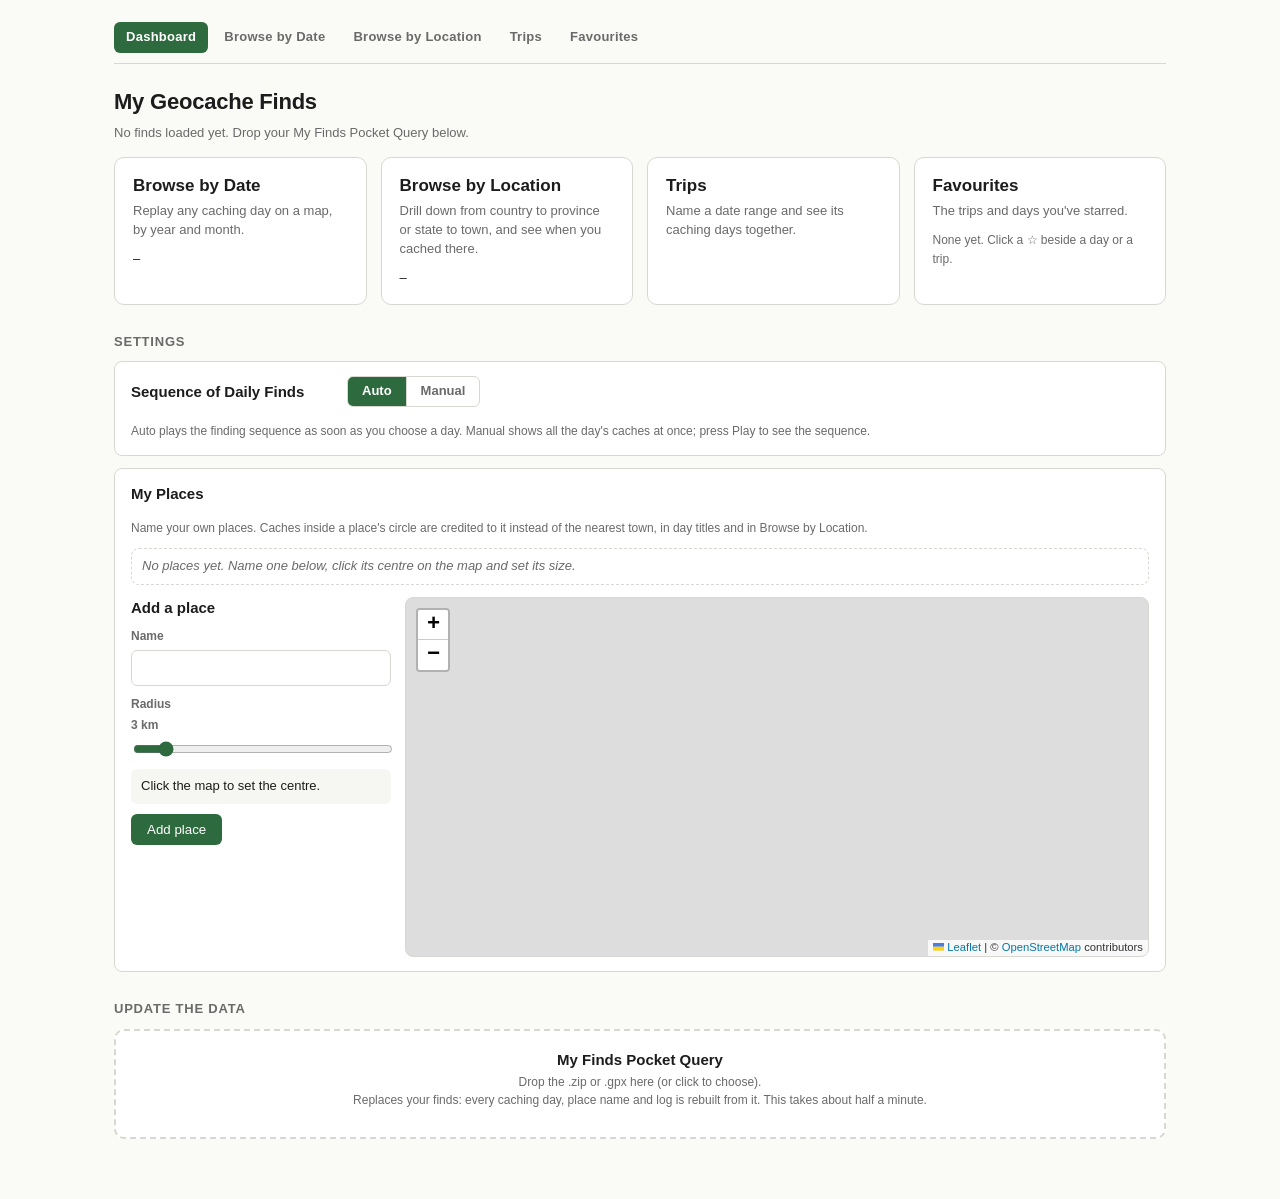
==== index.html @ f8e153c1 "Show the Browse card figures on three lines each Co-Authored-By: Claude Opus 5.5 <noreply@anthropic." ====
<!doctype html>
<html lang="en">
<head>
<meta charset="utf-8">
<title>My Geocache Finds</title>
<meta name="viewport" content="width=device-width, initial-scale=1">
<link rel="stylesheet" href="lib/leaflet.css">
<link rel="stylesheet" href="site.css">
</head>
<body>
<nav class="site-nav">
  <a href="index.html" class="here">Dashboard</a>
  <a href="day-replay.html">Browse by Date</a>
  <a href="location.html">Browse by Location</a>
  <a href="trips.html">Trips</a>
  <a href="favorites.html">Favourites</a>
</nav>

<h1>My Geocache Finds</h1>
<p class="subtitle" id="summary">–</p>
<div id="file-notice" class="notice" hidden>
  You opened this page as a file, so favourites, settings and loading a new My Finds file won't work.
  In Terminal, in the <code>My_Geocache_Finds</code> folder, run <code>python3 serve.py</code>,
  then open <a href="http://localhost:8002/">http://localhost:8002/</a>.
</div>

<div class="sections">
  <a class="section-card" href="day-replay.html">
    <h3>Browse by Date</h3>
    <p>Replay any caching day on a map, by year and month.</p>
    <div class="figures" id="date-figures">–</div>
  </a>
  <a class="section-card" href="location.html">
    <h3>Browse by Location</h3>
    <p>Drill down from country to province or state to town, and see when you cached there.</p>
    <div class="figures" id="place-figures">–</div>
  </a>
  <a class="section-card" href="trips.html">
    <h3>Trips</h3>
    <p>Name a date range and see its caching days together.</p>
    <div class="figures" id="trip-figures">–</div>
  </a>
  <a class="section-card" href="favorites.html">
    <h3>Favourites</h3>
    <p>The trips and days you've starred.</p>
    <div class="figures" id="fav-figures">–</div>
  </a>
</div>

<h2>Settings</h2>
<div class="panel">
  <div class="setting">
    <span class="sname">Sequence of Daily Finds</span>
    <div class="choice" role="radiogroup" aria-label="Sequence of Daily Finds">
      <label><input type="radio" name="dailyFindsSequence" value="auto">Auto</label>
      <label><input type="radio" name="dailyFindsSequence" value="manual">Manual</label>
    </div>
    <span class="saved" id="settings-saved"></span>
    <span class="sdesc">Auto plays the finding sequence as soon as you choose a day. Manual shows all the day's caches at once; press Play to see the sequence.</span>
  </div>
</div>

<div class="panel places-panel">
  <div class="setting">
    <span class="sname">My Places</span>
    <span class="sdesc">Name your own places. Caches inside a place's circle are credited to it
      instead of the nearest town, in day titles and in Browse by Location.</span>
  </div>
  <ul class="place-list" id="place-list"></ul>
  <div class="place-editor">
    <form class="place-form" id="place-form" autocomplete="off">
      <div class="pf-title" id="pf-title">Add a place</div>
      <label>Name
        <input type="text" id="p-name" maxlength="80" required>
      </label>
      <label>Radius <span id="p-radius-val"></span>
        <input type="range" id="p-radius" min="0.5" max="25" step="0.5" value="3">
      </label>
      <div class="pf-info" id="p-info">Click the map to set the centre.</div>
      <div class="pf-actions">
        <button class="btn" type="submit" id="p-save">Add place</button>
        <button class="btn secondary" type="button" id="p-cancel" hidden>Cancel</button>
      </div>
      <div class="pf-status" id="p-status"></div>
    </form>
    <div id="place-map"></div>
  </div>
</div>

<h2>Update the data</h2>
<div class="dropzone" id="finds-drop">
  <div class="dz-title">My Finds Pocket Query</div>
  <div class="dz-sub">Drop the .zip or .gpx here (or click to choose).<br>
    Replaces your finds: every caching day, place name and log is rebuilt from it. This takes about half a minute.</div>
</div>

<script src="lib/leaflet.js"></script>
<script src="data/days.js"></script>
<script src="common.js"></script>
<script>
(function () {
  "use strict";
  const served = location.protocol.startsWith("http");
  if (!served) document.getElementById("file-notice").hidden = false;

  const MONTHS = ["Jan", "Feb", "Mar", "Apr", "May", "Jun", "Jul", "Aug", "Sep", "Oct", "Nov", "Dec"];
  const WEEKDAYS = ["Sun", "Mon", "Tue", "Wed", "Thu", "Fri", "Sat"];
  const esc = s => String(s ?? "").replace(/[&<>"']/g, c => ({ "&": "&amp;", "<": "&lt;", ">": "&gt;", '"': "&quot;", "'": "&#39;" }[c]));
  const num = n => n.toLocaleString("en-CA");
  function prettyDate(iso) {
    const [y, m, d] = iso.split("-").map(Number);
    return WEEKDAYS[new Date(Date.UTC(y, m - 1, d)).getUTCDay()] + " " + d + " " + MONTHS[m - 1] + " " + y;
  }
  const monthYear = iso => MONTHS[Number(iso.slice(5, 7)) - 1] + " " + iso.slice(0, 4);
  const FIND_LOGS = new Set(["Found it", "Attended", "Webcam Photo Taken"]);

  let favoriteDays = [];
  let favoriteTrips = [];
  let trips = null;

  function render() {
    const DAYS = window.GEOCACHE_DAYS || [];
    const SRC = window.GEOCACHE_SOURCE || {};
    if (!DAYS.length) {
      document.getElementById("summary").textContent = "No finds loaded yet. Drop your My Finds Pocket Query below.";
      return;
    }
    const stops = DAYS.flatMap(d => d.stops);
    const finds = stops.filter(s => FIND_LOGS.has(s.log)).length;
    const dnfs = stops.filter(s => s.log === "Didn't find it").length;
    const years = new Set(DAYS.map(d => d.date.slice(0, 4))).size;
    const newest = DAYS[0].date, oldest = DAYS[DAYS.length - 1].date;

    document.getElementById("summary").textContent =
      num(stops.length) + " logs on " + num(DAYS.length) + " caching days, " +
      monthYear(oldest) + " – " + monthYear(newest) +
      (SRC.file ? " · from " + SRC.file + (SRC.generated ? " (Pocket Query of " + prettyDate(SRC.generated).slice(4) + ")" : "") : "");

    document.getElementById("date-figures").innerHTML =
      "<strong>" + num(DAYS.length) + "</strong> caching days<br>" +
      "<strong>" + years + "</strong> years<br>" +
      "<strong>" + num(finds) + "</strong> finds · " + num(dnfs) + " DNFs";

    const countries = new Set(stops.map(s => s.country).filter(Boolean));
    const regions = new Set(stops.filter(s => s.state && s.state !== "None").map(s => s.state + "|" + s.country));
    document.getElementById("place-figures").innerHTML =
      "<strong>" + countries.size + "</strong> countries<br>" +
      "<strong>" + regions.size + "</strong> provinces &amp; states<br>" +
      "<strong>" + num(new Set(stops.filter(s => s.town).map(s => s.state + "|" + s.town)).size) + "</strong> towns";

    renderFavorites();
    renderTrips();
  }

  function renderTrips() {
    const el = document.getElementById("trip-figures");
    if (!served || trips === null) { el.innerHTML = "&nbsp;"; return; }
    if (!trips.length) { el.innerHTML = '<span class="muted">No trips yet. Add one on the Trips page.</span>'; return; }
    const DAYS = window.GEOCACHE_DAYS || [];
    const tripDays = new Set(trips.flatMap(t => DAYS.filter(d => d.date >= t.start && d.date <= t.end).map(d => d.date)));
    el.innerHTML = "<strong>" + trips.length + "</strong> trip" + (trips.length === 1 ? "" : "s") +
      " · <strong>" + num(tripDays.size) + "</strong> caching days";
  }

  async function loadTrips() {
    try {
      const resp = await fetch("api/trips", { cache: "no-store" });
      if (resp.ok) trips = (await resp.json()).trips || [];
    } catch (err) { /* not served */ }
    renderTrips();
    renderFavorites();
  }

  // Favourites card: how many favourite trips and days
  function renderFavorites() {
    const el = document.getElementById("fav-figures");
    if (!served) { el.innerHTML = "&nbsp;"; return; }
    const byDate = new Set((window.GEOCACHE_DAYS || []).map(d => d.date));
    const days = favoriteDays.filter(d => byDate.has(d)).length;
    const tripIds = new Set((trips || []).map(t => t.id));
    const tripCount = favoriteTrips.filter(id => tripIds.has(id)).length;
    if (!days && !tripCount) {
      el.innerHTML = '<span class="muted">None yet. Click a ☆ beside a day or a trip.</span>';
      return;
    }
    el.innerHTML = '<span style="color:var(--gold)">★</span> <strong>' + tripCount + "</strong> trip" + (tripCount === 1 ? "" : "s") +
      " · <strong>" + num(days) + "</strong> day" + (days === 1 ? "" : "s");
  }

  // ---------- favourites and settings from serve.py ----------
  async function loadFavorites() {
    try {
      const resp = await fetch("api/favorites", { cache: "no-store" });
      if (resp.ok) {
        const j = await resp.json();
        favoriteDays = j.days || [];
        favoriteTrips = j.trips || [];
      }
    } catch (err) { /* not served */ }
    renderFavorites();
  }

  const radios = [...document.querySelectorAll('input[name="dailyFindsSequence"]')];
  const savedEl = document.getElementById("settings-saved");
  async function loadSettings() {
    let mode = "auto";
    try {
      const resp = await fetch("api/settings", { cache: "no-store" });
      if (resp.ok) mode = (await resp.json()).dailyFindsSequence;
    } catch (err) {
      radios.forEach(r => r.disabled = true);
    }
    radios.forEach(r => r.checked = r.value === mode);
  }
  radios.forEach(r => r.addEventListener("change", async () => {
    savedEl.textContent = "";
    try {
      const resp = await fetch("api/settings", {
        method: "POST",
        headers: { "Content-Type": "application/json" },
        body: JSON.stringify({ dailyFindsSequence: r.value })
      });
      if (!resp.ok) throw new Error(resp.status);
      savedEl.textContent = "Saved";
      setTimeout(() => { savedEl.textContent = ""; }, 2000);
    } catch (err) {
      savedEl.textContent = "Couldn't save. Is serve.py running?";
      loadSettings();
    }
  }));

  // ---------- My Finds drop zone ----------
  const drop = document.getElementById("finds-drop");
  const input = document.createElement("input");
  input.type = "file";
  input.accept = ".gpx,.zip";
  drop.appendChild(input);
  const status = document.createElement("div");
  status.className = "dz-status";
  drop.appendChild(status);
  let busy = false;

  function reloadDays() {
    return new Promise(resolve => {
      const s = document.createElement("script");
      s.src = "data/days.js?t=" + Date.now();
      s.onload = s.onerror = () => { s.remove(); resolve(); };
      document.head.appendChild(s);
    });
  }

  async function send(file) {
    if (busy || !file) return;
    if (!served) {
      status.innerHTML = '<span class="err">Start serve.py and open http://localhost:8002/ to load a file.</span>';
      return;
    }
    busy = true;
    drop.classList.add("busy");
    status.textContent = file.name + ": loading and rebuilding… (about half a minute)";
    try {
      const resp = await fetch("api/upload/finds", {
        method: "POST",
        headers: { "X-Filename": encodeURIComponent(file.name) },
        body: file
      });
      const j = await resp.json();
      if (j.ok) {
        const diff = j.logs - (j.previousLogs || 0);
        status.innerHTML = '<span class="ok">✓ ' + esc(j.file) + ":</span> " + num(j.days) + " caching days, " +
          num(j.logs) + " logs" + (j.previousLogs ? " (" + (diff >= 0 ? "+" : "") + num(diff) + " since the last file)" : "") + ".";
        await reloadDays();
        render();
      } else {
        status.innerHTML = '<span class="err">✗ ' + esc(j.error || "Something went wrong.") + "</span>";
      }
    } catch (err) {
      status.innerHTML = '<span class="err">✗ Could not reach the server. Is serve.py running?</span>';
    }
    busy = false;
    drop.classList.remove("busy");
  }

  drop.addEventListener("click", () => { if (!busy) input.click(); });
  input.addEventListener("click", e => e.stopPropagation());
  input.addEventListener("change", () => { send(input.files[0]); input.value = ""; });
  drop.addEventListener("dragover", e => { e.preventDefault(); drop.classList.add("over"); });
  drop.addEventListener("dragleave", () => drop.classList.remove("over"));
  drop.addEventListener("drop", e => {
    e.preventDefault();
    drop.classList.remove("over");
    send(e.dataTransfer.files[0]);
  });
  // A file dropped just outside the box shouldn't open in the browser
  window.addEventListener("dragover", e => e.preventDefault());
  window.addEventListener("drop", e => e.preventDefault());

  // Lets the My Places code refresh the page after the data is rebuilt
  window.refreshDashboard = async () => { await reloadDays(); render(); };

  render();
  loadFavorites();
  loadSettings();
  loadTrips();
})();
</script>
<script>
// ---------- My Places (saved to places.json by serve.py) ----------
(function () {
  "use strict";
  const F = window.Finds;
  const served = location.protocol.startsWith("http");
  const listEl = document.getElementById("place-list");
  const form = document.getElementById("place-form");
  const nameEl = document.getElementById("p-name");
  const radiusEl = document.getElementById("p-radius");
  const radiusVal = document.getElementById("p-radius-val");
  const infoEl = document.getElementById("p-info");
  const saveEl = document.getElementById("p-save");
  const cancelEl = document.getElementById("p-cancel");
  const statusEl = document.getElementById("p-status");

  let places = [];
  let editingId = null;
  let centre = null;            // [lat, lon] being placed

  function allStops() {
    return (window.GEOCACHE_DAYS || []).flatMap(d => d.stops.map(s => ({ s, date: d.date })));
  }
  function km(lat1, lon1, lat2, lon2) {
    const x = (lon2 - lon1) * Math.PI / 180 * Math.cos((lat1 + lat2) / 2 * Math.PI / 180);
    const y = (lat2 - lat1) * Math.PI / 180;
    return 6371 * Math.hypot(x, y);
  }
  function inside(lat, lon, r) {
    const hits = allStops().filter(x => km(x.s.lat, x.s.lon, lat, lon) <= r);
    return { caches: hits.length, days: new Set(hits.map(x => x.date)).size };
  }

  // ---- map: your caches as small dots, places as circles ----
  const map = L.map("place-map", { preferCanvas: true }).setView([53.45, -113.4], 9);
  L.tileLayer("https://tile.openstreetmap.org/{z}/{x}/{y}.png", {
    maxZoom: 19, attribution: '&copy; <a href="https://www.openstreetmap.org/copyright">OpenStreetMap</a> contributors'
  }).addTo(map);
  const dots = L.layerGroup().addTo(map);
  const placeLayer = L.layerGroup().addTo(map);
  const editLayer = L.layerGroup().addTo(map);

  function drawDots() {
    dots.clearLayers();
    for (const x of allStops()) {
      L.circleMarker([x.s.lat, x.s.lon], { radius: 2, weight: 0, fillColor: "#2d6a3e", fillOpacity: 0.55, interactive: false }).addTo(dots);
    }
  }

  function drawPlaces() {
    placeLayer.clearLayers();
    for (const p of places) {
      if (p.id === editingId) continue;
      L.circle([p.lat, p.lon], { radius: p.radiusKm * 1000, color: "#2c6fbb", weight: 2, fillOpacity: 0.08 })
        .bindTooltip(p.name, { permanent: true, direction: "center", className: "place-label" })
        .addTo(placeLayer);
    }
  }

  function drawEdit() {
    editLayer.clearLayers();
    const r = Number(radiusEl.value);
    radiusVal.textContent = r + " km";
    if (!centre) {
      infoEl.textContent = "Click the map to set the centre.";
      return;
    }
    L.circle(centre, { radius: r * 1000, color: "#e3a008", weight: 3, fillOpacity: 0.15 }).addTo(editLayer);
    L.circleMarker(centre, { radius: 5, color: "#e3a008", fillColor: "#fff", fillOpacity: 1, weight: 3 }).addTo(editLayer);
    const n = inside(centre[0], centre[1], r);
    infoEl.textContent = F.plural(n.caches, "cache") + " on " + F.plural(n.days, "caching day") + " inside this circle.";
  }

  map.on("click", e => { centre = [e.latlng.lat, e.latlng.lng]; drawEdit(); });
  radiusEl.addEventListener("input", drawEdit);

  // ---- list ----
  function renderList() {
    if (!places.length) {
      listEl.innerHTML = '<li class="none">No places yet. Name one below, click its centre on the map and set its size.</li>';
      return;
    }
    listEl.innerHTML = places.map(p => {
      const n = inside(p.lat, p.lon, p.radiusKm);
      return '<li' + (p.id === editingId ? ' class="editing"' : "") + '><span class="pname">' + F.esc(p.name) + "</span>" +
        '<span class="pmeta">' + p.radiusKm + " km circle · " + F.plural(n.caches, "cache") + " · " + F.plural(n.days, "day") + "</span>" +
        '<span class="pbtns"><button class="btn secondary small" type="button" data-show="' + p.id + '">Show</button>' +
        '<button class="btn secondary small" type="button" data-edit="' + p.id + '">Edit</button>' +
        '<button class="btn danger small" type="button" data-delete="' + p.id + '">Delete</button></span></li>';
    }).join("");
  }

  listEl.addEventListener("click", e => {
    const show = e.target.closest("[data-show]"), edit = e.target.closest("[data-edit]"), del = e.target.closest("[data-delete]");
    if (show) { const p = places.find(x => x.id === show.dataset.show); map.fitBounds(L.latLng(p.lat, p.lon).toBounds(p.radiusKm * 2600)); }
    if (edit) startEdit(edit.dataset.edit);
    if (del) deletePlace(del.dataset.delete);
  });

  function resetForm() {
    editingId = null;
    centre = null;
    form.reset();
    radiusEl.value = 3;
    document.getElementById("pf-title").textContent = "Add a place";
    saveEl.textContent = "Add place";
    cancelEl.hidden = true;
    drawPlaces();
    drawEdit();
    renderList();
  }
  cancelEl.addEventListener("click", () => { statusEl.textContent = ""; resetForm(); });

  function startEdit(id) {
    const p = places.find(x => x.id === id);
    if (!p) return;
    editingId = id;
    nameEl.value = p.name;
    radiusEl.value = p.radiusKm;
    centre = [p.lat, p.lon];
    document.getElementById("pf-title").textContent = "Edit " + p.name;
    saveEl.textContent = "Save changes";
    cancelEl.hidden = false;
    statusEl.textContent = "";
    map.fitBounds(L.latLng(p.lat, p.lon).toBounds(p.radiusKm * 2600));
    drawPlaces();
    drawEdit();
    renderList();
    nameEl.focus();
  }

  async function save(list, doneText) {
    form.classList.add("busy");
    saveEl.disabled = true;
    statusEl.innerHTML = "Saving and updating place names… (about 10 seconds)";
    try {
      const resp = await fetch("api/places", {
        method: "POST",
        headers: { "Content-Type": "application/json" },
        body: JSON.stringify({ places: list })
      });
      const j = await resp.json();
      if (!j.ok) throw new Error(j.error || "Couldn't save.");
      places = j.places;
      await window.refreshDashboard();
      drawDots();
      resetForm();
      statusEl.innerHTML = '<span class="ok">✓ ' + F.esc(doneText) + " Day titles and Browse by Location are updated.</span>";
    } catch (err) {
      statusEl.innerHTML = '<span class="err">✗ ' + F.esc(err.message === "Failed to fetch" ? "Could not reach the server. Is serve.py running?" : err.message) + "</span>";
    }
    form.classList.remove("busy");
    saveEl.disabled = false;
  }

  form.addEventListener("submit", e => {
    e.preventDefault();
    const name = nameEl.value.trim();
    if (!name) { statusEl.innerHTML = '<span class="err">Please give the place a name.</span>'; return; }
    if (!centre) { statusEl.innerHTML = '<span class="err">Click the map to set the place\'s centre.</span>'; return; }
    const place = { id: editingId || "place-" + Date.now().toString(36), name,
      lat: centre[0], lon: centre[1], radiusKm: Number(radiusEl.value) };
    const list = editingId ? places.map(p => p.id === editingId ? place : p) : [...places, place];
    save(list, (editingId ? "Saved " : "Added ") + name + ".");
  });

  function deletePlace(id) {
    const p = places.find(x => x.id === id);
    if (!p || !confirm('Delete the place "' + p.name + '"? Its caches go back to their nearest towns.')) return;
    save(places.filter(x => x.id !== id), "Deleted " + p.name + ".");
  }

  async function load() {
    drawDots();
    drawEdit();
    if (!served) {
      listEl.innerHTML = '<li class="none">My Places can be set when the page is opened through serve.py.</li>';
      saveEl.disabled = true;
      return;
    }
    try {
      const resp = await fetch("api/places", { cache: "no-store" });
      if (resp.ok) places = (await resp.json()).places || [];
    } catch (err) { /* not served */ }
    drawPlaces();
    renderList();
  }
  load();
})();
</script>
</body>
</html>
---- lib/leaflet.css ----
/* required styles */

.leaflet-pane,
.leaflet-tile,
.leaflet-marker-icon,
.leaflet-marker-shadow,
.leaflet-tile-container,
.leaflet-pane > svg,
.leaflet-pane > canvas,
.leaflet-zoom-box,
.leaflet-image-layer,
.leaflet-layer {
	position: absolute;
	left: 0;
	top: 0;
	}
.leaflet-container {
	overflow: hidden;
	}
.leaflet-tile,
.leaflet-marker-icon,
.leaflet-marker-shadow {
	-webkit-user-select: none;
	   -moz-user-select: none;
	        user-select: none;
	  -webkit-user-drag: none;
	}
/* Prevents IE11 from highlighting tiles in blue */
.leaflet-tile::selection {
	background: transparent;
}
/* Safari renders non-retina tile on retina better with this, but Chrome is worse */
.leaflet-safari .leaflet-tile {
	image-rendering: -webkit-optimize-contrast;
	}
/* hack that prevents hw layers "stretching" when loading new tiles */
.leaflet-safari .leaflet-tile-container {
	width: 1600px;
	height: 1600px;
	-webkit-transform-origin: 0 0;
	}
.leaflet-marker-icon,
.leaflet-marker-shadow {
	display: block;
	}
/* .leaflet-container svg: reset svg max-width decleration shipped in Joomla! (joomla.org) 3.x */
/* .leaflet-container img: map is broken in FF if you have max-width: 100% on tiles */
.leaflet-container .leaflet-overlay-pane svg {
	max-width: none !important;
	max-height: none !important;
	}
.leaflet-container .leaflet-marker-pane img,
.leaflet-container .leaflet-shadow-pane img,
.leaflet-container .leaflet-tile-pane img,
.leaflet-container img.leaflet-image-layer,
.leaflet-container .leaflet-tile {
	max-width: none !important;
	max-height: none !important;
	width: auto;
	padding: 0;
	}

.leaflet-container img.leaflet-tile {
	/* See: https://bugs.chromium.org/p/chromium/issues/detail?id=600120 */
	mix-blend-mode: plus-lighter;
}

.leaflet-container.leaflet-touch-zoom {
	-ms-touch-action: pan-x pan-y;
	touch-action: pan-x pan-y;
	}
.leaflet-container.leaflet-touch-drag {
	-ms-touch-action: pinch-zoom;
	/* Fallback for FF which doesn't support pinch-zoom */
	touch-action: none;
	touch-action: pinch-zoom;
}
.leaflet-container.leaflet-touch-drag.leaflet-touch-zoom {
	-ms-touch-action: none;
	touch-action: none;
}
.leaflet-container {
	-webkit-tap-highlight-color: transparent;
}
.leaflet-container a {
	-webkit-tap-highlight-color: rgba(51, 181, 229, 0.4);
}
.leaflet-tile {
	filter: inherit;
	visibility: hidden;
	}
.leaflet-tile-loaded {
	visibility: inherit;
	}
.leaflet-zoom-box {
	width: 0;
	height: 0;
	-moz-box-sizing: border-box;
	     box-sizing: border-box;
	z-index: 800;
	}
/* workaround for https://bugzilla.mozilla.org/show_bug.cgi?id=888319 */
.leaflet-overlay-pane svg {
	-moz-user-select: none;
	}

.leaflet-pane         { z-index: 400; }

.leaflet-tile-pane    { z-index: 200; }
.leaflet-overlay-pane { z-index: 400; }
.leaflet-shadow-pane  { z-index: 500; }
.leaflet-marker-pane  { z-index: 600; }
.leaflet-tooltip-pane   { z-index: 650; }
.leaflet-popup-pane   { z-index: 700; }

.leaflet-map-pane canvas { z-index: 100; }
.leaflet-map-pane svg    { z-index: 200; }

.leaflet-vml-shape {
	width: 1px;
	height: 1px;
	}
.lvml {
	behavior: url(#default#VML);
	display: inline-block;
	position: absolute;
	}


/* control positioning */

.leaflet-control {
	position: relative;
	z-index: 800;
	pointer-events: visiblePainted; /* IE 9-10 doesn't have auto */
	pointer-events: auto;
	}
.leaflet-top,
.leaflet-bottom {
	position: absolute;
	z-index: 1000;
	pointer-events: none;
	}
.leaflet-top {
	top: 0;
	}
.leaflet-right {
	right: 0;
	}
.leaflet-bottom {
	bottom: 0;
	}
.leaflet-left {
	left: 0;
	}
.leaflet-control {
	float: left;
	clear: both;
	}
.leaflet-right .leaflet-control {
	float: right;
	}
.leaflet-top .leaflet-control {
	margin-top: 10px;
	}
.leaflet-bottom .leaflet-control {
	margin-bottom: 10px;
	}
.leaflet-left .leaflet-control {
	margin-left: 10px;
	}
.leaflet-right .leaflet-control {
	margin-right: 10px;
	}


/* zoom and fade animations */

.leaflet-fade-anim .leaflet-popup {
	opacity: 0;
	-webkit-transition: opacity 0.2s linear;
	   -moz-transition: opacity 0.2s linear;
	        transition: opacity 0.2s linear;
	}
.leaflet-fade-anim .leaflet-map-pane .leaflet-popup {
	opacity: 1;
	}
.leaflet-zoom-animated {
	-webkit-transform-origin: 0 0;
	    -ms-transform-origin: 0 0;
	        transform-origin: 0 0;
	}
svg.leaflet-zoom-animated {
	will-change: transform;
}

.leaflet-zoom-anim .leaflet-zoom-animated {
	-webkit-transition: -webkit-transform 0.25s cubic-bezier(0,0,0.25,1);
	   -moz-transition:    -moz-transform 0.25s cubic-bezier(0,0,0.25,1);
	        transition:         transform 0.25s cubic-bezier(0,0,0.25,1);
	}
.leaflet-zoom-anim .leaflet-tile,
.leaflet-pan-anim .leaflet-tile {
	-webkit-transition: none;
	   -moz-transition: none;
	        transition: none;
	}

.leaflet-zoom-anim .leaflet-zoom-hide {
	visibility: hidden;
	}


/* cursors */

.leaflet-interactive {
	cursor: pointer;
	}
.leaflet-grab {
	cursor: -webkit-grab;
	cursor:    -moz-grab;
	cursor:         grab;
	}
.leaflet-crosshair,
.leaflet-crosshair .leaflet-interactive {
	cursor: crosshair;
	}
.leaflet-popup-pane,
.leaflet-control {
	cursor: auto;
	}
.leaflet-dragging .leaflet-grab,
.leaflet-dragging .leaflet-grab .leaflet-interactive,
.leaflet-dragging .leaflet-marker-draggable {
	cursor: move;
	cursor: -webkit-grabbing;
	cursor:    -moz-grabbing;
	cursor:         grabbing;
	}

/* marker & overlays interactivity */
.leaflet-marker-icon,
.leaflet-marker-shadow,
.leaflet-image-layer,
.leaflet-pane > svg path,
.leaflet-tile-container {
	pointer-events: none;
	}

.leaflet-marker-icon.leaflet-interactive,
.leaflet-image-layer.leaflet-interactive,
.leaflet-pane > svg path.leaflet-interactive,
svg.leaflet-image-layer.leaflet-interactive path {
	pointer-events: visiblePainted; /* IE 9-10 doesn't have auto */
	pointer-events: auto;
	}

/* visual tweaks */

.leaflet-container {
	background: #ddd;
	outline-offset: 1px;
	}
.leaflet-container a {
	color: #0078A8;
	}
.leaflet-zoom-box {
	border: 2px dotted #38f;
	background: rgba(255,255,255,0.5);
	}


/* general typography */
.leaflet-container {
	font-family: "Helvetica Neue", Arial, Helvetica, sans-serif;
	font-size: 12px;
	font-size: 0.75rem;
	line-height: 1.5;
	}


/* general toolbar styles */

.leaflet-bar {
	box-shadow: 0 1px 5px rgba(0,0,0,0.65);
	border-radius: 4px;
	}
.leaflet-bar a {
	background-color: #fff;
	border-bottom: 1px solid #ccc;
	width: 26px;
	height: 26px;
	line-height: 26px;
	display: block;
	text-align: center;
	text-decoration: none;
	color: black;
	}
.leaflet-bar a,
.leaflet-control-layers-toggle {
	background-position: 50% 50%;
	background-repeat: no-repeat;
	display: block;
	}
.leaflet-bar a:hover,
.leaflet-bar a:focus {
	background-color: #f4f4f4;
	}
.leaflet-bar a:first-child {
	border-top-left-radius: 4px;
	border-top-right-radius: 4px;
	}
.leaflet-bar a:last-child {
	border-bottom-left-radius: 4px;
	border-bottom-right-radius: 4px;
	border-bottom: none;
	}
.leaflet-bar a.leaflet-disabled {
	cursor: default;
	background-color: #f4f4f4;
	color: #bbb;
	}

.leaflet-touch .leaflet-bar a {
	width: 30px;
	height: 30px;
	line-height: 30px;
	}
.leaflet-touch .leaflet-bar a:first-child {
	border-top-left-radius: 2px;
	border-top-right-radius: 2px;
	}
.leaflet-touch .leaflet-bar a:last-child {
	border-bottom-left-radius: 2px;
	border-bottom-right-radius: 2px;
	}

/* zoom control */

.leaflet-control-zoom-in,
.leaflet-control-zoom-out {
	font: bold 18px 'Lucida Console', Monaco, monospace;
	text-indent: 1px;
	}

.leaflet-touch .leaflet-control-zoom-in, .leaflet-touch .leaflet-control-zoom-out  {
	font-size: 22px;
	}


/* layers control */

.leaflet-control-layers {
	box-shadow: 0 1px 5px rgba(0,0,0,0.4);
	background: #fff;
	border-radius: 5px;
	}
.leaflet-control-layers-toggle {
	background-image: url(images/layers.png);
	width: 36px;
	height: 36px;
	}
.leaflet-retina .leaflet-control-layers-toggle {
	background-image: url(images/layers-2x.png);
	background-size: 26px 26px;
	}
.leaflet-touch .leaflet-control-layers-toggle {
	width: 44px;
	height: 44px;
	}
.leaflet-control-layers .leaflet-control-layers-list,
.leaflet-control-layers-expanded .leaflet-control-layers-toggle {
	display: none;
	}
.leaflet-control-layers-expanded .leaflet-control-layers-list {
	display: block;
	position: relative;
	}
.leaflet-control-layers-expanded {
	padding: 6px 10px 6px 6px;
	color: #333;
	background: #fff;
	}
.leaflet-control-layers-scrollbar {
	overflow-y: scroll;
	overflow-x: hidden;
	padding-right: 5px;
	}
.leaflet-control-layers-selector {
	margin-top: 2px;
	position: relative;
	top: 1px;
	}
.leaflet-control-layers label {
	display: block;
	font-size: 13px;
	font-size: 1.08333em;
	}
.leaflet-control-layers-separator {
	height: 0;
	border-top: 1px solid #ddd;
	margin: 5px -10px 5px -6px;
	}

/* Default icon URLs */
.leaflet-default-icon-path { /* used only in path-guessing heuristic, see L.Icon.Default */
	background-image: url(images/marker-icon.png);
	}


/* attribution and scale controls */

.leaflet-container .leaflet-control-attribution {
	background: #fff;
	background: rgba(255, 255, 255, 0.8);
	margin: 0;
	}
.leaflet-control-attribution,
.leaflet-control-scale-line {
	padding: 0 5px;
	color: #333;
	line-height: 1.4;
	}
.leaflet-control-attribution a {
	text-decoration: none;
	}
.leaflet-control-attribution a:hover,
.leaflet-control-attribution a:focus {
	text-decoration: underline;
	}
.leaflet-attribution-flag {
	display: inline !important;
	vertical-align: baseline !important;
	width: 1em;
	height: 0.6669em;
	}
.leaflet-left .leaflet-control-scale {
	margin-left: 5px;
	}
.leaflet-bottom .leaflet-control-scale {
	margin-bottom: 5px;
	}
.leaflet-control-scale-line {
	border: 2px solid #777;
	border-top: none;
	line-height: 1.1;
	padding: 2px 5px 1px;
	white-space: nowrap;
	-moz-box-sizing: border-box;
	     box-sizing: border-box;
	background: rgba(255, 255, 255, 0.8);
	text-shadow: 1px 1px #fff;
	}
.leaflet-control-scale-line:not(:first-child) {
	border-top: 2px solid #777;
	border-bottom: none;
	margin-top: -2px;
	}
.leaflet-control-scale-line:not(:first-child):not(:last-child) {
	border-bottom: 2px solid #777;
	}

.leaflet-touch .leaflet-control-attribution,
.leaflet-touch .leaflet-control-layers,
.leaflet-touch .leaflet-bar {
	box-shadow: none;
	}
.leaflet-touch .leaflet-control-layers,
.leaflet-touch .leaflet-bar {
	border: 2px solid rgba(0,0,0,0.2);
	background-clip: padding-box;
	}


/* popup */

.leaflet-popup {
	position: absolute;
	text-align: center;
	margin-bottom: 20px;
	}
.leaflet-popup-content-wrapper {
	padding: 1px;
	text-align: left;
	border-radius: 12px;
	}
.leaflet-popup-content {
	margin: 13px 24px 13px 20px;
	line-height: 1.3;
	font-size: 13px;
	font-size: 1.08333em;
	min-height: 1px;
	}
.leaflet-popup-content p {
	margin: 17px 0;
	margin: 1.3em 0;
	}
.leaflet-popup-tip-container {
	width: 40px;
	height: 20px;
	position: absolute;
	left: 50%;
	margin-top: -1px;
	margin-left: -20px;
	overflow: hidden;
	pointer-events: none;
	}
.leaflet-popup-tip {
	width: 17px;
	height: 17px;
	padding: 1px;

	margin: -10px auto 0;
	pointer-events: auto;

	-webkit-transform: rotate(45deg);
	   -moz-transform: rotate(45deg);
	    -ms-transform: rotate(45deg);
	        transform: rotate(45deg);
	}
.leaflet-popup-content-wrapper,
.leaflet-popup-tip {
	background: white;
	color: #333;
	box-shadow: 0 3px 14px rgba(0,0,0,0.4);
	}
.leaflet-container a.leaflet-popup-close-button {
	position: absolute;
	top: 0;
	right: 0;
	border: none;
	text-align: center;
	width: 24px;
	height: 24px;
	font: 16px/24px Tahoma, Verdana, sans-serif;
	color: #757575;
	text-decoration: none;
	background: transparent;
	}
.leaflet-container a.leaflet-popup-close-button:hover,
.leaflet-container a.leaflet-popup-close-button:focus {
	color: #585858;
	}
.leaflet-popup-scrolled {
	overflow: auto;
	}

.leaflet-oldie .leaflet-popup-content-wrapper {
	-ms-zoom: 1;
	}
.leaflet-oldie .leaflet-popup-tip {
	width: 24px;
	margin: 0 auto;

	-ms-filter: "progid:DXImageTransform.Microsoft.Matrix(M11=0.70710678, M12=0.70710678, M21=-0.70710678, M22=0.70710678)";
	filter: progid:DXImageTransform.Microsoft.Matrix(M11=0.70710678, M12=0.70710678, M21=-0.70710678, M22=0.70710678);
	}

.leaflet-oldie .leaflet-control-zoom,
.leaflet-oldie .leaflet-control-layers,
.leaflet-oldie .leaflet-popup-content-wrapper,
.leaflet-oldie .leaflet-popup-tip {
	border: 1px solid #999;
	}


/* div icon */

.leaflet-div-icon {
	background: #fff;
	border: 1px solid #666;
	}


/* Tooltip */
/* Base styles for the element that has a tooltip */
.leaflet-tooltip {
	position: absolute;
	padding: 6px;
	background-color: #fff;
	border: 1px solid #fff;
	border-radius: 3px;
	color: #222;
	white-space: nowrap;
	-webkit-user-select: none;
	-moz-user-select: none;
	-ms-user-select: none;
	user-select: none;
	pointer-events: none;
	box-shadow: 0 1px 3px rgba(0,0,0,0.4);
	}
.leaflet-tooltip.leaflet-interactive {
	cursor: pointer;
	pointer-events: auto;
	}
.leaflet-tooltip-top:before,
.leaflet-tooltip-bottom:before,
.leaflet-tooltip-left:before,
.leaflet-tooltip-right:before {
	position: absolute;
	pointer-events: none;
	border: 6px solid transparent;
	background: transparent;
	content: "";
	}

/* Directions */

.leaflet-tooltip-bottom {
	margin-top: 6px;
}
.leaflet-tooltip-top {
	margin-top: -6px;
}
.leaflet-tooltip-bottom:before,
.leaflet-tooltip-top:before {
	left: 50%;
	margin-left: -6px;
	}
.leaflet-tooltip-top:before {
	bottom: 0;
	margin-bottom: -12px;
	border-top-color: #fff;
	}
.leaflet-tooltip-bottom:before {
	top: 0;
	margin-top: -12px;
	margin-left: -6px;
	border-bottom-color: #fff;
	}
.leaflet-tooltip-left {
	margin-left: -6px;
}
.leaflet-tooltip-right {
	margin-left: 6px;
}
.leaflet-tooltip-left:before,
.leaflet-tooltip-right:before {
	top: 50%;
	margin-top: -6px;
	}
.leaflet-tooltip-left:before {
	right: 0;
	margin-right: -12px;
	border-left-color: #fff;
	}
.leaflet-tooltip-right:before {
	left: 0;
	margin-left: -12px;
	border-right-color: #fff;
	}

/* Printing */

@media print {
	/* Prevent printers from removing background-images of controls. */
	.leaflet-control {
		-webkit-print-color-adjust: exact;
		print-color-adjust: exact;
		}
	}
---- site.css ----
/* Look for the Dashboard (matches the Geocaching Dashboard project). */
:root {
  --bg: #fafaf7; --panel: #fff; --ink: #1c1c1c; --muted: #6a6a6a; --line: #d8d8d2;
  --accent: #2d6a3e; --accent-dark: #245432; --gold: #e3a008; --danger: #b34a1e;
}
* { box-sizing: border-box; }
[hidden] { display: none !important; }
html, body { margin: 0; padding: 0; background: var(--bg); color: var(--ink);
  font: 15px/1.45 -apple-system, BlinkMacSystemFont, "SF Pro Text", "Helvetica Neue", sans-serif; }
body { padding: 22px 24px 60px; max-width: 1100px; margin: 0 auto; }
a { color: var(--accent); }

/* Site navigation */
.site-nav { display: flex; gap: 4px; margin-bottom: 22px; border-bottom: 1px solid var(--line);
  padding-bottom: 10px; flex-wrap: wrap; }
.site-nav a, .site-nav span { color: var(--muted); text-decoration: none; font-size: 13px; font-weight: 600;
  padding: 6px 12px; border-radius: 6px; letter-spacing: 0.02em; }
.site-nav a:hover { background: #ececea; color: var(--ink); }
.site-nav a.here { background: var(--accent); color: #fff; }
.site-nav span.later { opacity: 0.45; cursor: default; }

h1 { margin: 0 0 6px; font-size: 22px; font-weight: 600; letter-spacing: -0.01em; }
h2 { margin: 28px 0 10px; font-size: 13px; font-weight: 600; color: var(--muted);
  text-transform: uppercase; letter-spacing: 0.06em; }
.subtitle { margin: 0 0 14px; color: var(--muted); font-size: 13px; }
.muted { color: var(--muted); font-size: 12px; }
.notice { background: #fff8e5; border: 1px solid #ecd9a0; border-radius: 8px; padding: 10px 14px;
  font-size: 13px; margin-bottom: 16px; }
.notice code { font-size: 12px; }

/* Section cards */
.sections { display: grid; grid-template-columns: repeat(auto-fit, minmax(230px, 1fr)); gap: 14px; }
.section-card { display: block; background: var(--panel); border: 1px solid var(--line); border-radius: 10px;
  padding: 16px 18px; text-decoration: none; color: var(--ink); }
a.section-card:hover { border-color: var(--accent); box-shadow: 0 1px 4px rgba(0,0,0,0.06); }
.section-card h3 { margin: 0 0 4px; font-size: 17px; }
.section-card p { margin: 0 0 10px; color: var(--muted); font-size: 13px; }
.section-card .figures { font-size: 13px; }
.section-card .figures strong { font-size: 18px; }
.section-card.later { opacity: 0.55; }
.section-card .soon { font-size: 11px; font-weight: 600; text-transform: uppercase; letter-spacing: 0.06em;
  color: var(--muted); background: #ececea; padding: 2px 7px; border-radius: 4px; margin-left: 6px;
  vertical-align: 2px; }

/* Favourite days */
.fav-list { list-style: none; margin: 0; padding: 0; }
.fav-list li { margin-bottom: 8px; }
.fav-list a { display: flex; align-items: baseline; gap: 12px; flex-wrap: wrap;
  background: var(--panel); border: 1px solid var(--line); border-radius: 8px;
  padding: 10px 14px; text-decoration: none; color: var(--ink); }
.fav-list a:hover { border-color: var(--accent); box-shadow: 0 1px 4px rgba(0,0,0,0.06); }
.fav-list .star { color: var(--gold); }
.fav-list .fdate { font-weight: 600; min-width: 150px; }
.fav-list .fplace { flex: 1; min-width: 200px; }
.fav-list .fcount { color: var(--muted); font-size: 13px; }
.empty { padding: 22px; text-align: center; color: var(--muted); font-style: italic;
  background: var(--panel); border: 1px dashed var(--line); border-radius: 8px; font-size: 14px; }

/* Settings */
.panel { background: var(--panel); border: 1px solid var(--line); border-radius: 8px; padding: 14px 16px; }
.setting { display: flex; align-items: center; gap: 16px; flex-wrap: wrap; }
.setting .sname { font-weight: 600; min-width: 200px; }
.setting .sdesc { color: var(--muted); font-size: 12px; flex-basis: 100%; }
.choice { display: inline-flex; border: 1px solid var(--line); border-radius: 6px; overflow: hidden; }
.choice label { padding: 5px 14px; font-size: 13px; font-weight: 600; cursor: pointer; color: var(--muted); }
.choice label + label { border-left: 1px solid var(--line); }
.choice input { position: absolute; opacity: 0; pointer-events: none; }
.choice label:has(input:checked) { background: var(--accent); color: #fff; }
.choice label:has(input:focus-visible) { outline: 2px solid var(--accent); outline-offset: 2px; }
.saved { font-size: 12px; color: var(--accent); }

/* Drop zone */
.dropzone { border: 2px dashed var(--line); border-radius: 10px; padding: 18px; text-align: center;
  background: var(--panel); cursor: pointer; transition: border-color .15s, background .15s; }
.dropzone:hover { border-color: #b8b8b0; }
.dropzone.over { border-color: var(--accent); background: #eef5f0; }
.dropzone.busy { cursor: progress; opacity: 0.75; }
.dropzone .dz-title { font-weight: 600; margin-bottom: 4px; }
.dropzone .dz-sub { color: var(--muted); font-size: 12px; }
.dropzone .dz-status { margin-top: 10px; font-size: 13px; white-space: pre-line; }
.dz-status .ok { color: var(--accent); }
.dz-status .err { color: var(--danger); }
.dropzone input[type=file] { display: none; }

/* Trips page */
.trip-form .row { display: flex; gap: 12px; flex-wrap: wrap; margin-bottom: 10px; }
.trip-form label { display: flex; flex-direction: column; gap: 4px; font-size: 12px; font-weight: 600;
  color: var(--muted); }
.trip-form label.grow { flex: 1; min-width: 240px; }
.trip-form input[type=text], .trip-form input[type=date], .trip-form textarea {
  font: inherit; font-size: 14px; color: var(--ink); padding: 7px 10px;
  border: 1px solid var(--line); border-radius: 6px; background: #fff; }
.trip-form textarea { min-height: 54px; resize: vertical; width: 100%; }
.trip-form .actions { display: flex; align-items: center; gap: 10px; flex-wrap: wrap; }
.trip-form .preview { font-size: 13px; color: var(--muted); }
.trip-form .error { font-size: 13px; color: var(--danger); }
.btn { display: inline-block; background: var(--accent); color: #fff; text-decoration: none; border: 0;
  cursor: pointer; padding: 8px 16px; border-radius: 6px; font: 600 13px/1.2 inherit; font-family: inherit; }
.btn:hover { background: var(--accent-dark); }
.btn.secondary { background: #ececea; color: var(--ink); }
.btn.secondary:hover { background: #dddcd6; }
.btn.danger { background: transparent; color: var(--danger); border: 1px solid #e4c3b5; }
.btn.danger:hover { background: #fbeee8; }
.btn.small { padding: 4px 10px; font-size: 12px; }
.trip-list { list-style: none; margin: 0; padding: 0; }
.trip-list li { background: var(--panel); border: 1px solid var(--line); border-radius: 8px;
  padding: 12px 14px; margin-bottom: 8px; display: flex; gap: 14px; align-items: center; flex-wrap: wrap; }
.trip-list li:hover { border-color: var(--accent); box-shadow: 0 1px 4px rgba(0,0,0,0.06); }
.trip-list li.editing { border-color: var(--gold); }
.trip-list .tinfo { flex: 1; min-width: 260px; cursor: pointer; }
.trip-list .tname { font-weight: 600; font-size: 16px; color: var(--ink); text-decoration: none; }
.trip-list .tdates { font-size: 13px; margin-top: 2px; }
.trip-list .tstats { font-size: 13px; color: var(--muted); margin-top: 2px; }
.trip-list .tnote { font-size: 12px; color: var(--muted); margin-top: 4px; white-space: pre-line; }
.trip-list .tbtns { display: flex; gap: 6px; }
.trip-list .trow { display: flex; align-items: center; justify-content: space-between; gap: 10px; }
.tstar { font: 22px/1 sans-serif; width: 30px; height: 30px; padding: 0; flex: none;
  border: none; border-radius: 6px; background: none; color: #b8b2a6; cursor: pointer; }
.tstar:hover { background: #f3f1ea; }
.tstar.on { color: var(--gold); }

/* Collapsible sections (Favourites page) */
details.fold { background: var(--panel); border: 1px solid var(--line); border-radius: 10px;
  margin-bottom: 14px; }
details.fold > summary { list-style: none; cursor: pointer; padding: 12px 16px;
  display: flex; align-items: center; gap: 10px; font-weight: 600; font-size: 16px; }
details.fold > summary::-webkit-details-marker { display: none; }
details.fold > summary::before { content: "▸"; color: var(--muted); font-size: 13px; width: 12px;
  transition: transform .15s; }
details.fold[open] > summary::before { transform: rotate(90deg); }
details.fold > summary .count { color: var(--muted); font-weight: 500; font-size: 13px; }
details.fold > summary:hover { background: #f6f6f2; border-radius: 10px; }
details.fold .fold-body { padding: 0 16px 14px; }
details.fold .fold-body h3 { margin: 14px 0 8px; font-size: 12px; font-weight: 600; color: var(--muted);
  text-transform: uppercase; letter-spacing: 0.06em; }
details.fold .fold-body > :first-child { margin-top: 0; }

/* My Places (Dashboard settings) */
.places-panel { margin-top: 12px; }
.place-list { list-style: none; margin: 10px 0 12px; padding: 0; }
.place-list li { display: flex; align-items: center; gap: 12px; flex-wrap: wrap; padding: 8px 10px;
  border: 1px solid var(--line); border-radius: 8px; margin-bottom: 6px; }
.place-list li.editing { border-color: var(--gold); }
.place-list li.none { color: var(--muted); font-style: italic; font-size: 13px; border-style: dashed; }
.place-list .pname { font-weight: 600; min-width: 140px; }
.place-list .pmeta { flex: 1; color: var(--muted); font-size: 13px; }
.place-list .pbtns { display: flex; gap: 6px; }
.place-editor { display: grid; grid-template-columns: 260px 1fr; gap: 14px; }
.place-form { display: flex; flex-direction: column; gap: 10px; }
.place-form.busy { opacity: .7; }
.place-form .pf-title { font-weight: 600; }
.place-form label { display: flex; flex-direction: column; gap: 4px; font-size: 12px; font-weight: 600; color: var(--muted); }
.place-form input[type=text] { font: inherit; font-size: 14px; color: var(--ink); padding: 7px 10px;
  border: 1px solid var(--line); border-radius: 6px; }
.place-form input[type=range] { width: 100%; accent-color: var(--accent); }
.place-form .pf-info { font-size: 13px; color: var(--ink); background: #f6f6f2; border-radius: 6px; padding: 8px 10px; }
.place-form .pf-actions { display: flex; gap: 8px; }
.place-form .pf-status { font-size: 13px; }
.place-form .pf-status .ok { color: var(--accent); }
.place-form .pf-status .err { color: var(--danger); }
#place-map { height: 360px; border: 1px solid var(--line); border-radius: 8px; cursor: crosshair; }
.place-label { background: rgba(255,255,255,.85); border: none; box-shadow: none; font-weight: 600;
  color: #1f4f8f; padding: 1px 5px; }
.place-label::before { display: none; }
@media (max-width: 700px) { .place-editor { grid-template-columns: 1fr; } }
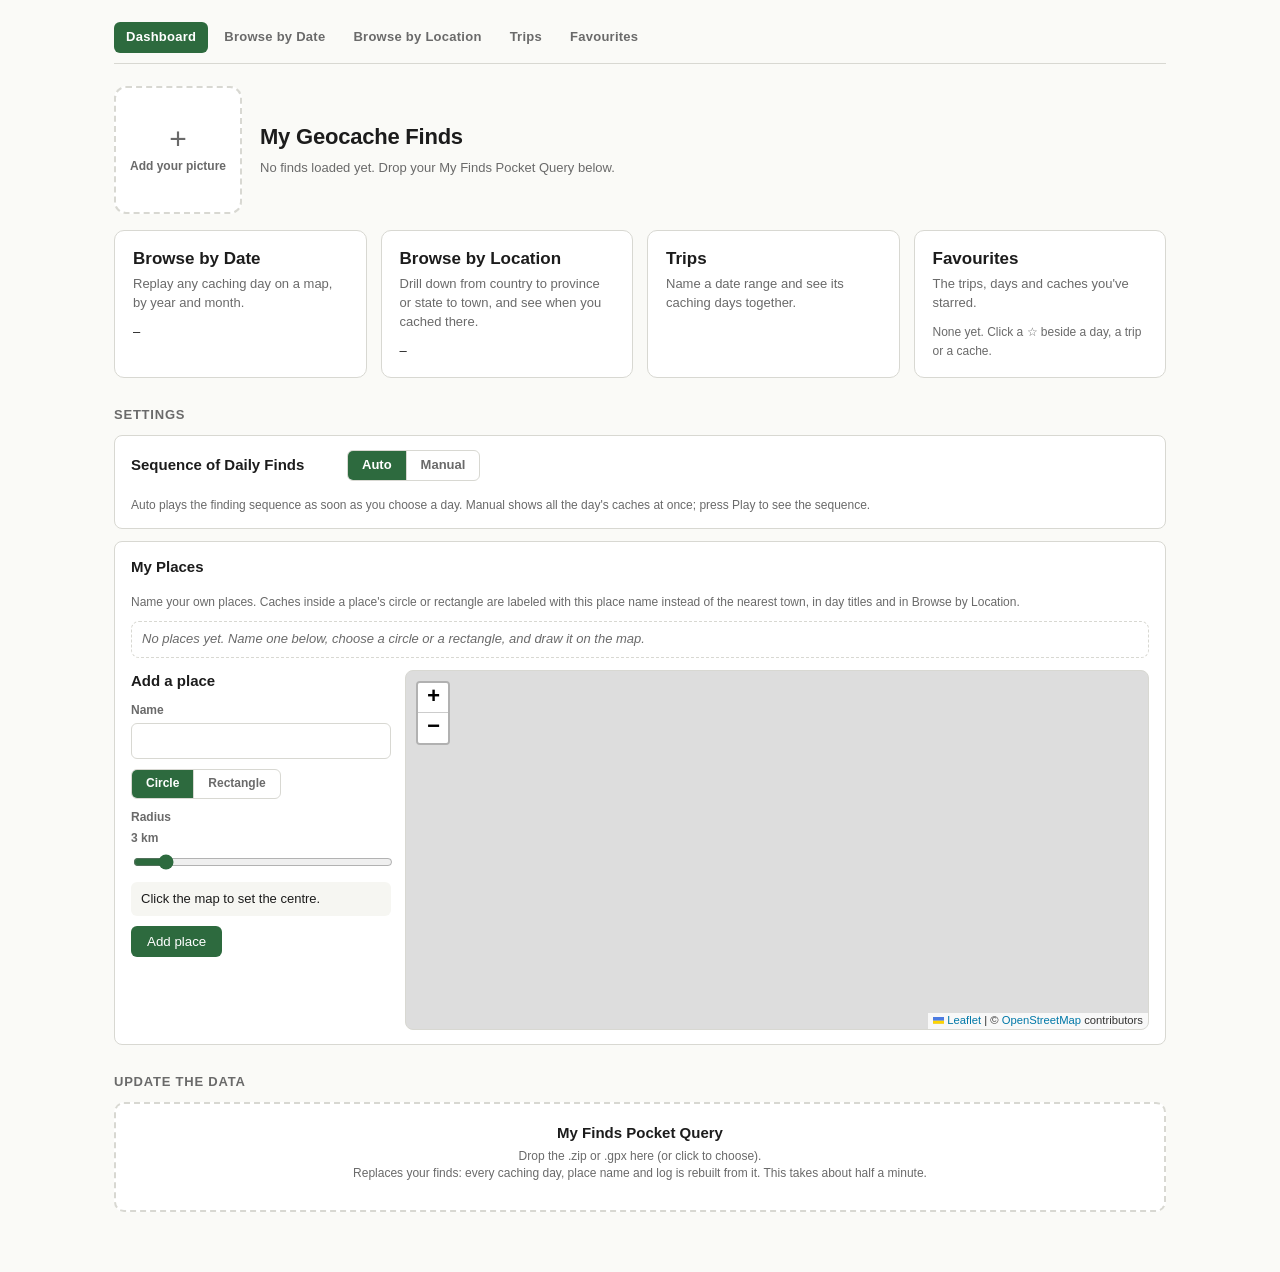
==== commit ad797757: "Add Dashboard picture, favourite caches and rectangle places - Dashboard: a picture box beside the t" ====
--- a/index.html
+++ b/index.html
@@ -16,8 +16,19 @@
   <a href="favorites.html">Favourites</a>
 </nav>
 
-<h1>My Geocache Finds</h1>
-<p class="subtitle" id="summary">–</p>
+<div class="profile-row">
+  <div class="picture" id="picture" role="button" tabindex="0" title="Click or drop a picture here">
+    <img id="picture-img" alt="" hidden>
+    <div class="picture-empty" id="picture-empty"><span class="plus">+</span>Add your picture</div>
+    <div class="picture-change" id="picture-change" hidden>Change picture</div>
+    <button class="picture-remove" id="picture-remove" type="button" title="Remove picture" hidden>✕</button>
+  </div>
+  <div class="profile-text">
+    <h1>My Geocache Finds</h1>
+    <p class="subtitle" id="summary">–</p>
+    <p class="picture-status" id="picture-status"></p>
+  </div>
+</div>
 <div id="file-notice" class="notice" hidden>
   You opened this page as a file, so favourites, settings and loading a new My Finds file won't work.
   In Terminal, in the <code>My_Geocache_Finds</code> folder, run <code>python3 serve.py</code>,
@@ -42,7 +53,7 @@
   </a>
   <a class="section-card" href="favorites.html">
     <h3>Favourites</h3>
-    <p>The trips and days you've starred.</p>
+    <p>The trips, days and caches you've starred.</p>
     <div class="figures" id="fav-figures">–</div>
   </a>
 </div>
@@ -63,7 +74,7 @@
 <div class="panel places-panel">
   <div class="setting">
     <span class="sname">My Places</span>
-    <span class="sdesc">Name your own places. Caches inside a place's circle are credited to it
+    <span class="sdesc">Name your own places. Caches inside a place's circle or rectangle are labeled with this place name
       instead of the nearest town, in day titles and in Browse by Location.</span>
   </div>
   <ul class="place-list" id="place-list"></ul>
@@ -73,10 +84,15 @@
       <label>Name
         <input type="text" id="p-name" maxlength="80" required>
       </label>
-      <label>Radius <span id="p-radius-val"></span>
+      <div class="choice shape-choice" role="radiogroup" aria-label="Shape">
+        <label><input type="radio" name="p-shape" value="circle" checked>Circle</label>
+        <label><input type="radio" name="p-shape" value="rect">Rectangle</label>
+      </div>
+      <label id="p-radius-row">Radius <span id="p-radius-val"></span>
         <input type="range" id="p-radius" min="0.5" max="25" step="0.5" value="3">
       </label>
       <div class="pf-info" id="p-info">Click the map to set the centre.</div>
+      <button class="btn secondary small" type="button" id="p-restart" hidden>Start over</button>
       <div class="pf-actions">
         <button class="btn" type="submit" id="p-save">Add place</button>
         <button class="btn secondary" type="button" id="p-cancel" hidden>Cancel</button>
@@ -116,6 +132,7 @@
 
   let favoriteDays = [];
   let favoriteTrips = [];
+  let favoriteCaches = [];
   let trips = null;
 
   function render() {
@@ -179,12 +196,15 @@
     const days = favoriteDays.filter(d => byDate.has(d)).length;
     const tripIds = new Set((trips || []).map(t => t.id));
     const tripCount = favoriteTrips.filter(id => tripIds.has(id)).length;
-    if (!days && !tripCount) {
-      el.innerHTML = '<span class="muted">None yet. Click a ☆ beside a day or a trip.</span>';
+    const logIds = new Set((window.GEOCACHE_DAYS || []).flatMap(d => d.stops.map(s => s.logId)));
+    const cacheCount = favoriteCaches.filter(id => logIds.has(id)).length;
+    if (!days && !tripCount && !cacheCount) {
+      el.innerHTML = '<span class="muted">None yet. Click a ☆ beside a day, a trip or a cache.</span>';
       return;
     }
     el.innerHTML = '<span style="color:var(--gold)">★</span> <strong>' + tripCount + "</strong> trip" + (tripCount === 1 ? "" : "s") +
-      " · <strong>" + num(days) + "</strong> day" + (days === 1 ? "" : "s");
+      " · <strong>" + num(days) + "</strong> day" + (days === 1 ? "" : "s") +
+      "<br><strong>" + num(cacheCount) + "</strong> cache" + (cacheCount === 1 ? "" : "s");
   }
 
   // ---------- favourites and settings from serve.py ----------
@@ -195,6 +215,7 @@
         const j = await resp.json();
         favoriteDays = j.days || [];
         favoriteTrips = j.trips || [];
+        favoriteCaches = j.caches || [];
       }
     } catch (err) { /* not served */ }
     renderFavorites();
@@ -305,7 +326,83 @@
 })();
 </script>
 <script>
+// ---------- Dashboard picture (saved in profile/ by serve.py) ----------
+(function () {
+  "use strict";
+  const served = location.protocol.startsWith("http");
+  const box = document.getElementById("picture");
+  const img = document.getElementById("picture-img");
+  const empty = document.getElementById("picture-empty");
+  const change = document.getElementById("picture-change");
+  const remove = document.getElementById("picture-remove");
+  const status = document.getElementById("picture-status");
+  const input = document.createElement("input");
+  input.type = "file";
+  input.accept = "image/png,image/jpeg,image/gif,image/webp";
+  input.hidden = true;
+  box.appendChild(input);
+
+  function show(src) {
+    img.hidden = !src;
+    if (src) img.src = src; else img.removeAttribute("src");
+    empty.hidden = !!src;
+    change.hidden = !src;
+    remove.hidden = !src;
+    box.classList.toggle("has", !!src);
+  }
+
+  async function send(file) {
+    if (!file) return;
+    if (!served) { status.textContent = "Start serve.py to add a picture."; return; }
+    if (!/^image\//.test(file.type) && !/\.(png|jpe?g|gif|webp)$/i.test(file.name)) {
+      status.textContent = "Please choose a picture (PNG, JPEG, GIF or WebP).";
+      return;
+    }
+    status.textContent = "Saving picture…";
+    try {
+      const resp = await fetch("api/picture", { method: "POST", body: file });
+      const j = await resp.json();
+      if (!j.ok) throw new Error(j.error);
+      show(j.picture);
+      status.textContent = "";
+    } catch (err) {
+      status.textContent = err.message === "Failed to fetch" ? "Could not reach the server. Is serve.py running?" : err.message;
+    }
+  }
+
+  box.addEventListener("click", e => { if (!e.target.closest(".picture-remove")) input.click(); });
+  box.addEventListener("keydown", e => { if (e.key === "Enter" || e.key === " ") { e.preventDefault(); input.click(); } });
+  input.addEventListener("click", e => e.stopPropagation());
+  input.addEventListener("change", () => { send(input.files[0]); input.value = ""; });
+  box.addEventListener("dragover", e => { e.preventDefault(); box.classList.add("over"); });
+  box.addEventListener("dragleave", () => box.classList.remove("over"));
+  box.addEventListener("drop", e => {
+    e.preventDefault();
+    e.stopPropagation();
+    box.classList.remove("over");
+    send(e.dataTransfer.files[0]);
+  });
+  remove.addEventListener("click", async e => {
+    e.stopPropagation();
+    if (!confirm("Remove your Dashboard picture?")) return;
+    try {
+      await fetch("api/picture/remove", { method: "POST" });
+      show(null);
+    } catch (err) {
+      status.textContent = "Could not reach the server. Is serve.py running?";
+    }
+  });
+
+  if (served) {
+    fetch("api/picture", { cache: "no-store" }).then(r => r.ok ? r.json() : {}).then(j => show(j.picture || null)).catch(() => show(null));
+  } else {
+    show(null);
+  }
+})();
+</script>
+<script>
 // ---------- My Places (saved to places.json by serve.py) ----------
+// A place is a circle (centre + radius) or a rectangle (two opposite corners).
 (function () {
   "use strict";
   const F = window.Finds;
@@ -314,15 +411,20 @@
   const form = document.getElementById("place-form");
   const nameEl = document.getElementById("p-name");
   const radiusEl = document.getElementById("p-radius");
+  const radiusRow = document.getElementById("p-radius-row");
   const radiusVal = document.getElementById("p-radius-val");
   const infoEl = document.getElementById("p-info");
   const saveEl = document.getElementById("p-save");
   const cancelEl = document.getElementById("p-cancel");
   const statusEl = document.getElementById("p-status");
+  const shapeEls = [...document.querySelectorAll('input[name="p-shape"]')];
+  const restartEl = document.getElementById("p-restart");
 
   let places = [];
   let editingId = null;
-  let centre = null;            // [lat, lon] being placed
+  let shape = "circle";
+  let centre = null;            // circle: [lat, lon]
+  let corners = [];             // rectangle: up to two [lat, lon] corners
 
   function allStops() {
     return (window.GEOCACHE_DAYS || []).flatMap(d => d.stops.map(s => ({ s, date: d.date })));
@@ -332,12 +434,37 @@
     const y = (lat2 - lat1) * Math.PI / 180;
     return 6371 * Math.hypot(x, y);
   }
-  function inside(lat, lon, r) {
-    const hits = allStops().filter(x => km(x.s.lat, x.s.lon, lat, lon) <= r);
+  function isRect(p) { return p.shape === "rect"; }
+  function contains(p, lat, lon) {
+    return isRect(p) ? lat >= p.south && lat <= p.north && lon >= p.west && lon <= p.east
+      : km(lat, lon, p.lat, p.lon) <= p.radiusKm;
+  }
+  function inside(p) {
+    const hits = allStops().filter(x => contains(p, x.s.lat, x.s.lon));
     return { caches: hits.length, days: new Set(hits.map(x => x.date)).size };
   }
-
-  // ---- map: your caches as small dots, places as circles ----
+  function bounds(p) {
+    return isRect(p) ? L.latLngBounds([p.south, p.west], [p.north, p.east])
+      : L.latLng(p.lat, p.lon).toBounds(p.radiusKm * 2600);
+  }
+  function sizeText(p) {
+    if (!isRect(p)) return p.radiusKm + " km circle";
+    const w = km((p.north + p.south) / 2, p.west, (p.north + p.south) / 2, p.east);
+    const h = km(p.south, p.west, p.north, p.west);
+    return "Rectangle " + w.toFixed(1) + " × " + h.toFixed(1) + " km";
+  }
+  // The shape being drawn, as a place (or null if not finished)
+  function draft() {
+    if (shape === "rect") {
+      if (corners.length < 2) return null;
+      const [a, b] = corners;
+      return { shape: "rect", north: Math.max(a[0], b[0]), south: Math.min(a[0], b[0]),
+        east: Math.max(a[1], b[1]), west: Math.min(a[1], b[1]) };
+    }
+    return centre ? { shape: "circle", lat: centre[0], lon: centre[1], radiusKm: Number(radiusEl.value) } : null;
+  }
+
+  // ---- map: your caches as small dots, places as circles and rectangles ----
   const map = L.map("place-map", { preferCanvas: true }).setView([53.45, -113.4], 9);
   L.tileLayer("https://tile.openstreetmap.org/{z}/{x}/{y}.png", {
     maxZoom: 19, attribution: '&copy; <a href="https://www.openstreetmap.org/copyright">OpenStreetMap</a> contributors'
@@ -353,43 +480,154 @@
     }
   }
 
+  function shapeLayer(p, style) {
+    return isRect(p) ? L.rectangle(bounds(p), style) : L.circle([p.lat, p.lon], Object.assign({ radius: p.radiusKm * 1000 }, style));
+  }
+
   function drawPlaces() {
     placeLayer.clearLayers();
     for (const p of places) {
       if (p.id === editingId) continue;
-      L.circle([p.lat, p.lon], { radius: p.radiusKm * 1000, color: "#2c6fbb", weight: 2, fillOpacity: 0.08 })
+      shapeLayer(p, { color: "#2c6fbb", weight: 2, fillOpacity: 0.08, interactive: false })
         .bindTooltip(p.name, { permanent: true, direction: "center", className: "place-label" })
         .addTo(placeLayer);
     }
   }
 
+  // ---- drawing and adjusting the shape ----
+  // Circle: click to place the centre; drag the centre to move it; the slider sets the size.
+  // Rectangle: click two opposite corners; then drag a corner to resize or the middle to move it.
+  const EDIT_STYLE = { color: "#e3a008", weight: 3, fillOpacity: 0.15, interactive: false };
+  // Corner handles: a small visible square inside a larger, easy-to-grab area
+  const handleIcon = cls => L.divIcon({ className: "", html: '<div class="handle-hit ' + cls + '"><div class="handle"></div></div>',
+    iconSize: [28, 28], iconAnchor: [14, 14] });
+  const moveIcon = L.divIcon({ className: "", html: '<div class="handle move" title="Drag to move">✥</div>', iconSize: [26, 26], iconAnchor: [13, 13] });
+  let editShape = null;          // the gold circle or rectangle
+  let handles = [];              // draggable markers for it
+
+  function clearEdit() {
+    editLayer.clearLayers();
+    editShape = null;
+    handles = [];
+  }
+
+  function updateInfo() {
+    const d = draft();
+    radiusVal.textContent = radiusEl.value + " km";
+    restartEl.hidden = !(shape === "rect" && corners.length);
+    if (shape === "rect" && !d) {
+      infoEl.textContent = corners.length ? "Now click the opposite corner." : "Click one corner of the rectangle on the map, then the opposite corner.";
+      return;
+    }
+    if (!d) { infoEl.textContent = "Click the map to set the centre."; return; }
+    const n = inside(d);
+    infoEl.textContent = F.plural(n.caches, "cache") + " on " + F.plural(n.days, "caching day") + " inside this " +
+      (shape === "rect" ? "rectangle. Drag a corner to resize it, or the middle ✥ to move it."
+        : "circle. Drag the centre to move it, or click elsewhere on the map.");
+  }
+
+  // Rectangle corners in order NW, NE, SE, SW, from the two stored corners
+  function rectCorners() {
+    const d = draft();
+    return [[d.north, d.west], [d.north, d.east], [d.south, d.east], [d.south, d.west]];
+  }
+  function rectMiddle() {
+    const d = draft();
+    return [(d.north + d.south) / 2, (d.east + d.west) / 2];
+  }
+
+  // Move the gold shape and its handles to match the current numbers,
+  // leaving alone the handle being dragged
+  function syncEdit(dragging) {
+    const d = draft();
+    if (!d || !editShape) return;
+    if (shape === "rect") {
+      editShape.setBounds([[d.south, d.west], [d.north, d.east]]);
+      const pts = [...rectCorners(), rectMiddle()];
+      handles.forEach((h, i) => { if (h !== dragging) h.setLatLng(pts[i]); });
+    } else {
+      editShape.setLatLng(centre).setRadius(d.radiusKm * 1000);
+      if (handles[0] !== dragging) handles[0].setLatLng(centre);
+    }
+  }
+
   function drawEdit() {
-    editLayer.clearLayers();
-    const r = Number(radiusEl.value);
-    radiusVal.textContent = r + " km";
-    if (!centre) {
-      infoEl.textContent = "Click the map to set the centre.";
-      return;
-    }
-    L.circle(centre, { radius: r * 1000, color: "#e3a008", weight: 3, fillOpacity: 0.15 }).addTo(editLayer);
-    L.circleMarker(centre, { radius: 5, color: "#e3a008", fillColor: "#fff", fillOpacity: 1, weight: 3 }).addTo(editLayer);
-    const n = inside(centre[0], centre[1], r);
-    infoEl.textContent = F.plural(n.caches, "cache") + " on " + F.plural(n.days, "caching day") + " inside this circle.";
-  }
-
-  map.on("click", e => { centre = [e.latlng.lat, e.latlng.lng]; drawEdit(); });
-  radiusEl.addEventListener("input", drawEdit);
+    clearEdit();
+    radiusRow.hidden = shape !== "circle";
+    const d = draft();
+    if (shape === "rect") {
+      corners.forEach(c => L.circleMarker(c, { radius: 5, color: "#e3a008", fillColor: "#fff", fillOpacity: 1, weight: 3 }).addTo(editLayer));
+      if (d) {
+        editLayer.clearLayers();
+        editShape = L.rectangle([[d.south, d.west], [d.north, d.east]], EDIT_STYLE).addTo(editLayer);
+        const cls = ["nw", "ne", "se", "sw"];
+        rectCorners().forEach((pt, i) => {
+          const h = L.marker(pt, { icon: handleIcon(cls[i]), draggable: true, keyboard: false }).addTo(editLayer);
+          // The corner opposite the one being dragged stays put
+          let opp = null;
+          h.on("dragstart", () => { opp = rectCorners()[(i + 2) % 4]; });
+          h.on("drag", () => {
+            const ll = h.getLatLng();
+            corners = [[ll.lat, ll.lng], opp];
+            syncEdit(h);
+          });
+          h.on("dragend", () => { syncEdit(); updateInfo(); });
+          handles.push(h);
+        });
+        const mid = L.marker(rectMiddle(), { icon: moveIcon, draggable: true, keyboard: false }).addTo(editLayer);
+        let last = null;
+        mid.on("dragstart", () => { last = mid.getLatLng(); });
+        mid.on("drag", () => {
+          const ll = mid.getLatLng();
+          const dLat = ll.lat - last.lat, dLon = ll.lng - last.lng;
+          last = ll;
+          corners = corners.map(c => [c[0] + dLat, c[1] + dLon]);
+          syncEdit(mid);
+        });
+        mid.on("dragend", () => { syncEdit(); updateInfo(); });
+        handles.push(mid);
+      }
+    } else if (d) {
+      editShape = L.circle(centre, Object.assign({ radius: d.radiusKm * 1000 }, EDIT_STYLE)).addTo(editLayer);
+      const h = L.marker(centre, { icon: moveIcon, draggable: true, keyboard: false }).addTo(editLayer);
+      h.on("drag", () => { const ll = h.getLatLng(); centre = [ll.lat, ll.lng]; syncEdit(h); });
+      h.on("dragend", updateInfo);
+      handles.push(h);
+    }
+    updateInfo();
+  }
+
+  map.on("click", e => {
+    const pt = [e.latlng.lat, e.latlng.lng];
+    if (shape === "rect") {
+      if (corners.length >= 2) return;      // finished: adjust with the handles, or Start over
+      corners = [...corners, pt];
+      drawEdit();
+    } else {
+      centre = pt;
+      if (editShape) { syncEdit(); updateInfo(); } else drawEdit();
+    }
+  });
+  radiusEl.addEventListener("input", () => { if (editShape) { syncEdit(); updateInfo(); } else updateInfo(); });
+  restartEl.addEventListener("click", () => { corners = []; drawEdit(); });
+
+  function setShape(s) {
+    shape = s;
+    shapeEls.forEach(r => r.checked = r.value === s);
+    drawEdit();
+  }
+  shapeEls.forEach(r => r.addEventListener("change", () => setShape(r.value)));
 
   // ---- list ----
   function renderList() {
     if (!places.length) {
-      listEl.innerHTML = '<li class="none">No places yet. Name one below, click its centre on the map and set its size.</li>';
+      listEl.innerHTML = '<li class="none">No places yet. Name one below, choose a circle or a rectangle, and draw it on the map.</li>';
       return;
     }
     listEl.innerHTML = places.map(p => {
-      const n = inside(p.lat, p.lon, p.radiusKm);
+      const n = inside(p);
       return '<li' + (p.id === editingId ? ' class="editing"' : "") + '><span class="pname">' + F.esc(p.name) + "</span>" +
-        '<span class="pmeta">' + p.radiusKm + " km circle · " + F.plural(n.caches, "cache") + " · " + F.plural(n.days, "day") + "</span>" +
+        '<span class="pmeta">' + sizeText(p) + " · " + F.plural(n.caches, "cache") + " · " + F.plural(n.days, "day") + "</span>" +
         '<span class="pbtns"><button class="btn secondary small" type="button" data-show="' + p.id + '">Show</button>' +
         '<button class="btn secondary small" type="button" data-edit="' + p.id + '">Edit</button>' +
         '<button class="btn danger small" type="button" data-delete="' + p.id + '">Delete</button></span></li>';
@@ -398,7 +636,7 @@
 
   listEl.addEventListener("click", e => {
     const show = e.target.closest("[data-show]"), edit = e.target.closest("[data-edit]"), del = e.target.closest("[data-delete]");
-    if (show) { const p = places.find(x => x.id === show.dataset.show); map.fitBounds(L.latLng(p.lat, p.lon).toBounds(p.radiusKm * 2600)); }
+    if (show) map.fitBounds(bounds(places.find(x => x.id === show.dataset.show)), { padding: [20, 20] });
     if (edit) startEdit(edit.dataset.edit);
     if (del) deletePlace(del.dataset.delete);
   });
@@ -406,13 +644,14 @@
   function resetForm() {
     editingId = null;
     centre = null;
+    corners = [];
     form.reset();
     radiusEl.value = 3;
     document.getElementById("pf-title").textContent = "Add a place";
     saveEl.textContent = "Add place";
     cancelEl.hidden = true;
     drawPlaces();
-    drawEdit();
+    setShape("circle");
     renderList();
   }
   cancelEl.addEventListener("click", () => { statusEl.textContent = ""; resetForm(); });
@@ -422,15 +661,21 @@
     if (!p) return;
     editingId = id;
     nameEl.value = p.name;
-    radiusEl.value = p.radiusKm;
-    centre = [p.lat, p.lon];
+    if (isRect(p)) {
+      corners = [[p.north, p.west], [p.south, p.east]];
+      centre = null;
+    } else {
+      radiusEl.value = p.radiusKm;
+      centre = [p.lat, p.lon];
+      corners = [];
+    }
     document.getElementById("pf-title").textContent = "Edit " + p.name;
     saveEl.textContent = "Save changes";
     cancelEl.hidden = false;
     statusEl.textContent = "";
-    map.fitBounds(L.latLng(p.lat, p.lon).toBounds(p.radiusKm * 2600));
+    map.fitBounds(bounds(p), { padding: [20, 20] });
     drawPlaces();
-    drawEdit();
+    setShape(isRect(p) ? "rect" : "circle");
     renderList();
     nameEl.focus();
   }
@@ -463,9 +708,12 @@
     e.preventDefault();
     const name = nameEl.value.trim();
     if (!name) { statusEl.innerHTML = '<span class="err">Please give the place a name.</span>'; return; }
-    if (!centre) { statusEl.innerHTML = '<span class="err">Click the map to set the place\'s centre.</span>'; return; }
-    const place = { id: editingId || "place-" + Date.now().toString(36), name,
-      lat: centre[0], lon: centre[1], radiusKm: Number(radiusEl.value) };
+    const d = draft();
+    if (!d) {
+      statusEl.innerHTML = '<span class="err">' + (shape === "rect" ? "Click two opposite corners on the map." : "Click the map to set the place's centre.") + "</span>";
+      return;
+    }
+    const place = Object.assign({ id: editingId || "place-" + Date.now().toString(36), name }, d);
     const list = editingId ? places.map(p => p.id === editingId ? place : p) : [...places, place];
     save(list, (editingId ? "Saved " : "Added ") + name + ".");
   });
--- a/site.css
+++ b/site.css
@@ -163,3 +163,38 @@
   color: #1f4f8f; padding: 1px 5px; }
 .place-label::before { display: none; }
 @media (max-width: 700px) { .place-editor { grid-template-columns: 1fr; } }
+
+/* Dashboard picture beside the title */
+.profile-row { display: flex; align-items: center; gap: 18px; margin-bottom: 16px; }
+.profile-text { min-width: 0; }
+.profile-text .subtitle { margin-bottom: 0; }
+.picture-status { margin: 6px 0 0; font-size: 13px; color: var(--danger); }
+.picture-status:empty { display: none; }
+.picture { position: relative; flex: none; width: 128px; height: 128px; border-radius: 12px;
+  border: 2px dashed var(--line); background: var(--panel); cursor: pointer; overflow: hidden;
+  transition: border-color .15s, background .15s; }
+.picture:hover, .picture:focus-visible { border-color: #b8b8b0; outline: none; }
+.picture.over { border-color: var(--accent); background: #eef5f0; }
+.picture.has { border: 1px solid var(--line); }
+.picture img { width: 100%; height: 100%; object-fit: cover; display: block; }
+.picture-empty { position: absolute; inset: 0; display: flex; flex-direction: column; align-items: center;
+  justify-content: center; text-align: center; color: var(--muted); font-size: 12px; font-weight: 600; padding: 8px; }
+.picture-empty .plus { font-size: 30px; font-weight: 300; line-height: 1; margin-bottom: 4px; }
+.picture-change { position: absolute; left: 0; right: 0; bottom: 0; padding: 5px 4px; text-align: center;
+  font-size: 11px; font-weight: 600; color: #fff; background: rgba(0,0,0,.55); opacity: 0; transition: opacity .15s; }
+.picture:hover .picture-change, .picture:focus-visible .picture-change { opacity: 1; }
+.picture-remove { position: absolute; top: 5px; right: 5px; width: 24px; height: 24px; padding: 0;
+  border: none; border-radius: 50%; background: rgba(0,0,0,.55); color: #fff; font-size: 12px; cursor: pointer;
+  opacity: 0; transition: opacity .15s; }
+.picture:hover .picture-remove, .picture:focus-visible .picture-remove { opacity: 1; }
+.shape-choice { align-self: flex-start; }
+
+/* Handles for adjusting a place on the My Places map */
+.handle { width: 14px; height: 14px; background: #fff; border: 3px solid #e3a008; border-radius: 3px;
+  box-shadow: 0 1px 3px rgba(0,0,0,.35); box-sizing: border-box; }
+.handle-hit { width: 28px; height: 28px; display: flex; align-items: center; justify-content: center; }
+.handle-hit.nw, .handle-hit.se { cursor: nwse-resize; }
+.handle-hit.ne, .handle-hit.sw { cursor: nesw-resize; }
+.handle.move { width: 26px; height: 26px; border-radius: 50%; cursor: move; display: flex; align-items: center;
+  justify-content: center; font: 16px/1 sans-serif; color: #b07800; }
+#p-restart { align-self: flex-start; }
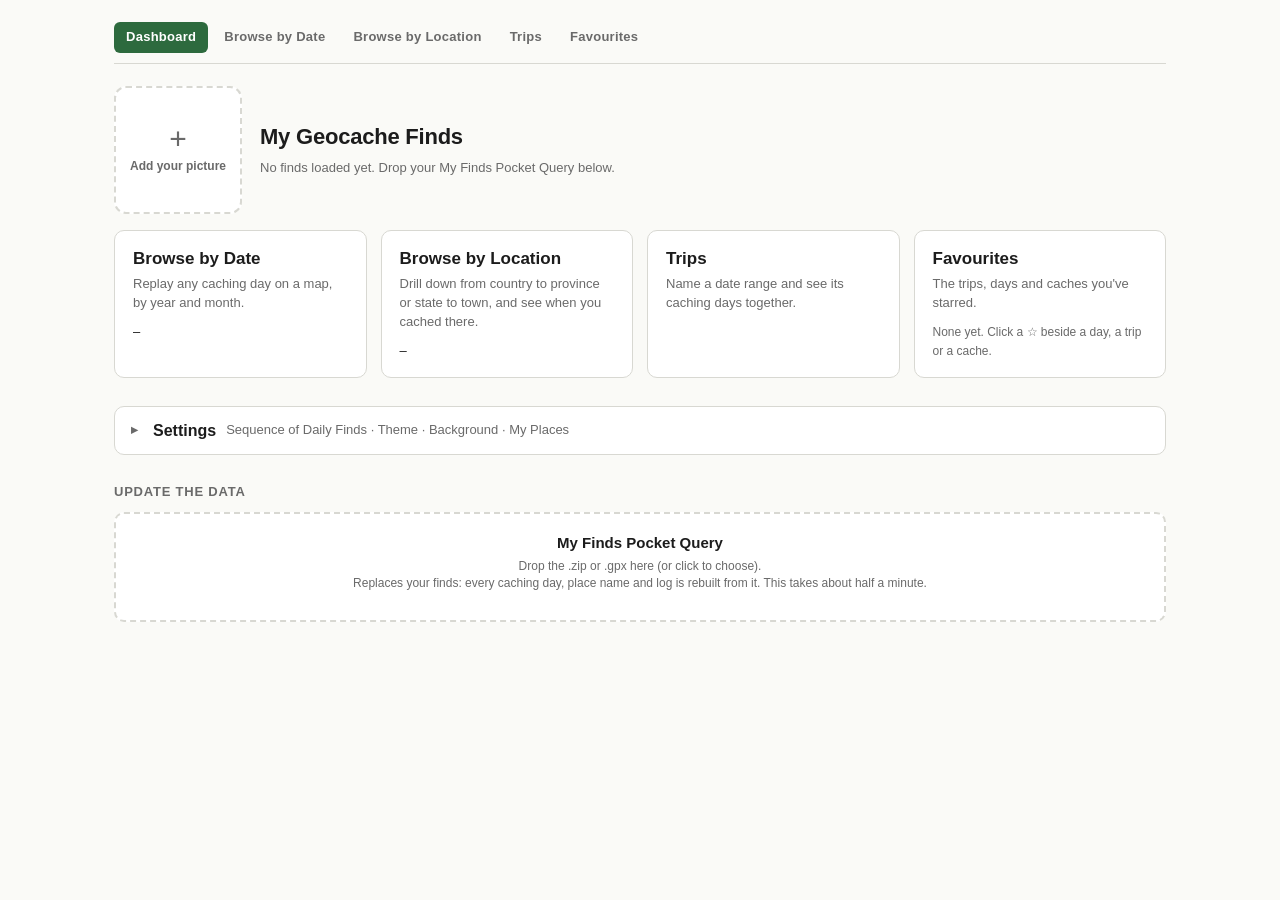
==== commit cbdb5120: "Add light/dark mode, a Dashboard background and collapsible Settings - Theme setting (Light, Dark, M" ====
--- a/index.html
+++ b/index.html
@@ -6,8 +6,11 @@
 <meta name="viewport" content="width=device-width, initial-scale=1">
 <link rel="stylesheet" href="lib/leaflet.css">
 <link rel="stylesheet" href="site.css">
+<link rel="stylesheet" href="theme.css">
+<script src="theme.js"></script>
 </head>
 <body>
+<div class="page">
 <nav class="site-nav">
   <a href="index.html" class="here">Dashboard</a>
   <a href="day-replay.html">Browse by Date</a>
@@ -58,7 +61,9 @@
   </a>
 </div>
 
-<h2>Settings</h2>
+<details class="fold settings-fold" id="settings">
+<summary>Settings <span class="count">Sequence of Daily Finds · Theme · Background · My Places</span></summary>
+<div class="fold-body">
 <div class="panel">
   <div class="setting">
     <span class="sname">Sequence of Daily Finds</span>
@@ -68,6 +73,29 @@
     </div>
     <span class="saved" id="settings-saved"></span>
     <span class="sdesc">Auto plays the finding sequence as soon as you choose a day. Manual shows all the day's caches at once; press Play to see the sequence.</span>
+  </div>
+</div>
+
+<div class="panel look-panel">
+  <div class="setting">
+    <span class="sname">Theme</span>
+    <div class="choice" role="radiogroup" aria-label="Theme">
+      <label><input type="radio" name="theme" value="light">Light</label>
+      <label><input type="radio" name="theme" value="dark">Dark</label>
+      <label><input type="radio" name="theme" value="auto">Match my System</label>
+    </div>
+    <span class="saved" id="theme-saved"></span>
+    <span class="sdesc">Colours for every page. "Match my System" follows your computer's light or dark appearance.</span>
+  </div>
+  <div class="setting bg-setting">
+    <span class="sname">Dashboard background</span>
+    <div class="bg-thumb" id="bg-thumb" title="Click or drop a picture here"><span id="bg-empty">No picture</span></div>
+    <div class="btns">
+      <button class="btn secondary small" type="button" id="bg-choose">Choose picture…</button>
+      <button class="btn danger small" type="button" id="bg-remove" hidden>Remove</button>
+    </div>
+    <span class="saved" id="bg-status"></span>
+    <span class="sdesc">A picture behind this page. Click the box or drop a picture on it. Landscape photos work best.</span>
   </div>
 </div>
 
@@ -102,6 +130,8 @@
     <div id="place-map"></div>
   </div>
 </div>
+</div><!-- .fold-body -->
+</details>
 
 <h2>Update the data</h2>
 <div class="dropzone" id="finds-drop">
@@ -109,6 +139,8 @@
   <div class="dz-sub">Drop the .zip or .gpx here (or click to choose).<br>
     Replaces your finds: every caching day, place name and log is rebuilt from it. This takes about half a minute.</div>
 </div>
+
+</div><!-- .page -->
 
 <script src="lib/leaflet.js"></script>
 <script src="data/days.js"></script>
@@ -323,6 +355,109 @@
   loadFavorites();
   loadSettings();
   loadTrips();
+})();
+</script>
+<script>
+// ---------- Theme and Dashboard background (Settings) ----------
+(function () {
+  "use strict";
+  const served = location.protocol.startsWith("http");
+  const root = document.documentElement;
+
+  // Theme: Light / Dark / Match my System, saved to settings.json
+  const themeRadios = [...document.querySelectorAll('input[name="theme"]')];
+  const themeSaved = document.getElementById("theme-saved");
+  const showTheme = () => themeRadios.forEach(r => r.checked = r.value === (root.dataset.themeMode || "light"));
+  showTheme();
+  if (served) {
+    fetch("api/settings", { cache: "no-store" }).then(r => r.ok ? r.json() : null)
+      .then(j => { if (j && j.theme) { window.setTheme(j.theme); showTheme(); } }).catch(() => {});
+  } else {
+    themeRadios.forEach(r => r.disabled = true);
+  }
+  themeRadios.forEach(r => r.addEventListener("change", async () => {
+    window.setTheme(r.value);
+    themeSaved.textContent = "";
+    try {
+      const resp = await fetch("api/settings", {
+        method: "POST", headers: { "Content-Type": "application/json" },
+        body: JSON.stringify({ theme: r.value })
+      });
+      if (!resp.ok) throw new Error(resp.status);
+      themeSaved.textContent = "Saved";
+      setTimeout(() => { themeSaved.textContent = ""; }, 2000);
+    } catch (err) {
+      themeSaved.textContent = "Couldn't save. Is serve.py running?";
+    }
+  }));
+
+  // Background picture, saved as profile/background.* by serve.py
+  const thumb = document.getElementById("bg-thumb");
+  const empty = document.getElementById("bg-empty");
+  const choose = document.getElementById("bg-choose");
+  const remove = document.getElementById("bg-remove");
+  const status = document.getElementById("bg-status");
+  const input = document.createElement("input");
+  input.type = "file";
+  input.accept = "image/png,image/jpeg,image/gif,image/webp";
+  input.hidden = true;
+  document.body.appendChild(input);
+
+  function showBackground(src) {
+    root.classList.toggle("has-bg", !!src);
+    if (src) {
+      root.style.setProperty("--bg-image", 'url("' + src + '")');
+      thumb.style.backgroundImage = 'url("' + src + '")';
+    } else {
+      root.style.removeProperty("--bg-image");
+      thumb.style.backgroundImage = "";
+    }
+    empty.hidden = !!src;
+    remove.hidden = !src;
+    choose.textContent = src ? "Change picture…" : "Choose picture…";
+  }
+
+  async function send(file) {
+    if (!file) return;
+    if (!served) { status.textContent = "Start serve.py to add a background."; return; }
+    status.textContent = "Saving…";
+    try {
+      const resp = await fetch("api/picture?kind=background", { method: "POST", body: file });
+      const j = await resp.json();
+      if (!j.ok) throw new Error(j.error);
+      showBackground(j.picture);
+      status.textContent = "";
+    } catch (err) {
+      status.textContent = err.message === "Failed to fetch" ? "Could not reach the server. Is serve.py running?" : err.message;
+    }
+  }
+
+  choose.addEventListener("click", () => input.click());
+  thumb.addEventListener("click", () => input.click());
+  input.addEventListener("change", () => { send(input.files[0]); input.value = ""; });
+  thumb.addEventListener("dragover", e => { e.preventDefault(); thumb.classList.add("over"); });
+  thumb.addEventListener("dragleave", () => thumb.classList.remove("over"));
+  thumb.addEventListener("drop", e => {
+    e.preventDefault(); e.stopPropagation();
+    thumb.classList.remove("over");
+    send(e.dataTransfer.files[0]);
+  });
+  remove.addEventListener("click", async () => {
+    if (!confirm("Remove the Dashboard background picture?")) return;
+    try {
+      await fetch("api/picture/remove?kind=background", { method: "POST" });
+      showBackground(null);
+    } catch (err) {
+      status.textContent = "Could not reach the server. Is serve.py running?";
+    }
+  });
+
+  if (served) {
+    fetch("api/picture", { cache: "no-store" }).then(r => r.ok ? r.json() : {})
+      .then(j => showBackground(j.background || null)).catch(() => showBackground(null));
+  } else {
+    showBackground(null);
+  }
 })();
 </script>
 <script>
@@ -466,6 +601,9 @@
 
   // ---- map: your caches as small dots, places as circles and rectangles ----
   const map = L.map("place-map", { preferCanvas: true }).setView([53.45, -113.4], 9);
+  document.getElementById("settings").addEventListener("toggle", e => {
+    if (e.target.open) setTimeout(() => map.invalidateSize(), 0);
+  });
   L.tileLayer("https://tile.openstreetmap.org/{z}/{x}/{y}.png", {
     maxZoom: 19, attribution: '&copy; <a href="https://www.openstreetmap.org/copyright">OpenStreetMap</a> contributors'
   }).addTo(map);
--- a/site.css
+++ b/site.css
@@ -15,7 +15,7 @@
   padding-bottom: 10px; flex-wrap: wrap; }
 .site-nav a, .site-nav span { color: var(--muted); text-decoration: none; font-size: 13px; font-weight: 600;
   padding: 6px 12px; border-radius: 6px; letter-spacing: 0.02em; }
-.site-nav a:hover { background: #ececea; color: var(--ink); }
+.site-nav a:hover { background: var(--hover); color: var(--ink); }
 .site-nav a.here { background: var(--accent); color: #fff; }
 .site-nav span.later { opacity: 0.45; cursor: default; }
 
@@ -24,7 +24,7 @@
   text-transform: uppercase; letter-spacing: 0.06em; }
 .subtitle { margin: 0 0 14px; color: var(--muted); font-size: 13px; }
 .muted { color: var(--muted); font-size: 12px; }
-.notice { background: #fff8e5; border: 1px solid #ecd9a0; border-radius: 8px; padding: 10px 14px;
+.notice { background: var(--notice-bg); border: 1px solid var(--notice-line); border-radius: 8px; padding: 10px 14px;
   font-size: 13px; margin-bottom: 16px; }
 .notice code { font-size: 12px; }
 
@@ -39,7 +39,7 @@
 .section-card .figures strong { font-size: 18px; }
 .section-card.later { opacity: 0.55; }
 .section-card .soon { font-size: 11px; font-weight: 600; text-transform: uppercase; letter-spacing: 0.06em;
-  color: var(--muted); background: #ececea; padding: 2px 7px; border-radius: 4px; margin-left: 6px;
+  color: var(--muted); background: var(--hover); padding: 2px 7px; border-radius: 4px; margin-left: 6px;
   vertical-align: 2px; }
 
 /* Favourite days */
@@ -72,8 +72,8 @@
 /* Drop zone */
 .dropzone { border: 2px dashed var(--line); border-radius: 10px; padding: 18px; text-align: center;
   background: var(--panel); cursor: pointer; transition: border-color .15s, background .15s; }
-.dropzone:hover { border-color: #b8b8b0; }
-.dropzone.over { border-color: var(--accent); background: #eef5f0; }
+.dropzone:hover { border-color: var(--line-strong); }
+.dropzone.over { border-color: var(--accent); background: var(--ok-bg); }
 .dropzone.busy { cursor: progress; opacity: 0.75; }
 .dropzone .dz-title { font-weight: 600; margin-bottom: 4px; }
 .dropzone .dz-sub { color: var(--muted); font-size: 12px; }
@@ -89,7 +89,7 @@
 .trip-form label.grow { flex: 1; min-width: 240px; }
 .trip-form input[type=text], .trip-form input[type=date], .trip-form textarea {
   font: inherit; font-size: 14px; color: var(--ink); padding: 7px 10px;
-  border: 1px solid var(--line); border-radius: 6px; background: #fff; }
+  border: 1px solid var(--line); border-radius: 6px; background: var(--field); }
 .trip-form textarea { min-height: 54px; resize: vertical; width: 100%; }
 .trip-form .actions { display: flex; align-items: center; gap: 10px; flex-wrap: wrap; }
 .trip-form .preview { font-size: 13px; color: var(--muted); }
@@ -97,10 +97,10 @@
 .btn { display: inline-block; background: var(--accent); color: #fff; text-decoration: none; border: 0;
   cursor: pointer; padding: 8px 16px; border-radius: 6px; font: 600 13px/1.2 inherit; font-family: inherit; }
 .btn:hover { background: var(--accent-dark); }
-.btn.secondary { background: #ececea; color: var(--ink); }
-.btn.secondary:hover { background: #dddcd6; }
-.btn.danger { background: transparent; color: var(--danger); border: 1px solid #e4c3b5; }
-.btn.danger:hover { background: #fbeee8; }
+.btn.secondary { background: var(--hover); color: var(--ink); }
+.btn.secondary:hover { background: var(--hover2); }
+.btn.danger { background: transparent; color: var(--danger); border: 1px solid var(--danger-line); }
+.btn.danger:hover { background: var(--danger-bg); }
 .btn.small { padding: 4px 10px; font-size: 12px; }
 .trip-list { list-style: none; margin: 0; padding: 0; }
 .trip-list li { background: var(--panel); border: 1px solid var(--line); border-radius: 8px;
@@ -115,8 +115,8 @@
 .trip-list .tbtns { display: flex; gap: 6px; }
 .trip-list .trow { display: flex; align-items: center; justify-content: space-between; gap: 10px; }
 .tstar { font: 22px/1 sans-serif; width: 30px; height: 30px; padding: 0; flex: none;
-  border: none; border-radius: 6px; background: none; color: #b8b2a6; cursor: pointer; }
-.tstar:hover { background: #f3f1ea; }
+  border: none; border-radius: 6px; background: none; color: var(--star-off); cursor: pointer; }
+.tstar:hover { background: var(--soft2); }
 .tstar.on { color: var(--gold); }
 
 /* Collapsible sections (Favourites page) */
@@ -129,7 +129,7 @@
   transition: transform .15s; }
 details.fold[open] > summary::before { transform: rotate(90deg); }
 details.fold > summary .count { color: var(--muted); font-weight: 500; font-size: 13px; }
-details.fold > summary:hover { background: #f6f6f2; border-radius: 10px; }
+details.fold > summary:hover { background: var(--soft); border-radius: 10px; }
 details.fold .fold-body { padding: 0 16px 14px; }
 details.fold .fold-body h3 { margin: 14px 0 8px; font-size: 12px; font-weight: 600; color: var(--muted);
   text-transform: uppercase; letter-spacing: 0.06em; }
@@ -151,16 +151,16 @@
 .place-form .pf-title { font-weight: 600; }
 .place-form label { display: flex; flex-direction: column; gap: 4px; font-size: 12px; font-weight: 600; color: var(--muted); }
 .place-form input[type=text] { font: inherit; font-size: 14px; color: var(--ink); padding: 7px 10px;
-  border: 1px solid var(--line); border-radius: 6px; }
+  border: 1px solid var(--line); border-radius: 6px; background: var(--field); }
 .place-form input[type=range] { width: 100%; accent-color: var(--accent); }
-.place-form .pf-info { font-size: 13px; color: var(--ink); background: #f6f6f2; border-radius: 6px; padding: 8px 10px; }
+.place-form .pf-info { font-size: 13px; color: var(--ink); background: var(--soft); border-radius: 6px; padding: 8px 10px; }
 .place-form .pf-actions { display: flex; gap: 8px; }
 .place-form .pf-status { font-size: 13px; }
 .place-form .pf-status .ok { color: var(--accent); }
 .place-form .pf-status .err { color: var(--danger); }
 #place-map { height: 360px; border: 1px solid var(--line); border-radius: 8px; cursor: crosshair; }
-.place-label { background: rgba(255,255,255,.85); border: none; box-shadow: none; font-weight: 600;
-  color: #1f4f8f; padding: 1px 5px; }
+.place-label { background: var(--label-bg); border: none; box-shadow: none; font-weight: 600;
+  color: var(--label-ink); padding: 1px 5px; }
 .place-label::before { display: none; }
 @media (max-width: 700px) { .place-editor { grid-template-columns: 1fr; } }
 
@@ -173,8 +173,8 @@
 .picture { position: relative; flex: none; width: 128px; height: 128px; border-radius: 12px;
   border: 2px dashed var(--line); background: var(--panel); cursor: pointer; overflow: hidden;
   transition: border-color .15s, background .15s; }
-.picture:hover, .picture:focus-visible { border-color: #b8b8b0; outline: none; }
-.picture.over { border-color: var(--accent); background: #eef5f0; }
+.picture:hover, .picture:focus-visible { border-color: var(--line-strong); outline: none; }
+.picture.over { border-color: var(--accent); background: var(--ok-bg); }
 .picture.has { border: 1px solid var(--line); }
 .picture img { width: 100%; height: 100%; object-fit: cover; display: block; }
 .picture-empty { position: absolute; inset: 0; display: flex; flex-direction: column; align-items: center;
@@ -198,3 +198,22 @@
 .handle.move { width: 26px; height: 26px; border-radius: 50%; cursor: move; display: flex; align-items: center;
   justify-content: center; font: 16px/1 sans-serif; color: #b07800; }
 #p-restart { align-self: flex-start; }
+
+/* Dashboard background picture: the page content sits on a card in front of it */
+html.has-bg { background-color: var(--bg); background-image: var(--bg-image); background-size: cover;
+  background-position: center; background-attachment: fixed; }
+html.has-bg body { background: transparent; }
+html.has-bg .page { background: var(--page-bg); border-radius: 14px; padding: 22px 24px 30px;
+  box-shadow: 0 6px 30px rgba(0,0,0,.28); }
+.look-panel { margin-top: 12px; display: flex; flex-direction: column; gap: 16px; }
+.bg-setting .btns { display: flex; gap: 8px; }
+.bg-thumb { width: 120px; height: 68px; border-radius: 8px; border: 2px dashed var(--line); cursor: pointer;
+  background: var(--field) center / cover no-repeat; display: flex; align-items: center; justify-content: center;
+  font-size: 11px; color: var(--muted); }
+.bg-thumb:hover { border-color: var(--line-strong); }
+.bg-thumb.over { border-color: var(--accent); background-color: var(--ok-bg); }
+
+/* Dashboard Settings: a collapsible box, closed until opened */
+.settings-fold { margin-top: 28px; }
+.settings-fold > summary .count { font-size: 12px; }
+.settings-fold .fold-body > .panel { background: var(--bg); }
--- a/theme.css
+++ b/theme.css
@@ -0,0 +1,75 @@
+/* Light and dark colours shared by every page (see theme.js).
+   Each page sets its own light colours; this file adds the extra shades they
+   use and swaps everything for dark mode. */
+:root {
+  --hover: #ececea;
+  --hover2: #dddcd6;
+  --soft: #f6f6f2;
+  --soft2: #f3f1ea;
+  --field: #fff;
+  --notice-bg: #fff8e5;
+  --notice-line: #ecd9a0;
+  --ok-bg: #eef5f0;
+  --line-strong: #b8b8b0;
+  --danger-line: #e4c3b5;
+  --danger-bg: #fbeee8;
+  --star-off: #b8b2a6;
+  --label-bg: rgba(255, 255, 255, .85);
+  --label-ink: #1f4f8f;
+  --row-hover: #f3f6f4;
+  --row-active: #e3efe8;
+  --pick: #fbf1d2;
+  --pick-hover: #f7e8bb;
+  --pick-active: #f3e6bd;
+  --legend-bg: rgba(255, 255, 255, .92);
+  --bar2: #faf9f6;
+  --page-bg: rgba(250, 250, 247, .94);
+}
+
+:root[data-theme="dark"] {
+  color-scheme: dark;
+  --bg: #16191c;
+  --panel: #202428;
+  --ink: #e4e6e8;
+  --muted: #9ba2a9;
+  --line: #363c42;
+  --accent: #4f9a6c;
+  --accent-dark: #3f8159;
+  --gold: #f0b429;
+  --danger: #e58a6a;
+  --hover: #2c3237;
+  --hover2: #383f45;
+  --soft: #262b30;
+  --soft2: #2c3237;
+  --field: #1a1d21;
+  --notice-bg: #3a3220;
+  --notice-line: #6b5a2a;
+  --ok-bg: #1e3326;
+  --line-strong: #4a5158;
+  --danger-line: #6b3a2a;
+  --danger-bg: #3a2520;
+  --star-off: #6b7178;
+  --label-bg: rgba(32, 36, 40, .85);
+  --label-ink: #9cc2f5;
+  --row-hover: #262b30;
+  --row-active: #1f3a2b;
+  --pick: #3d3520;
+  --pick-hover: #4a4026;
+  --pick-active: #4f4528;
+  --legend-bg: rgba(32, 36, 40, .92);
+  --bar2: #1c2024;
+  --page-bg: rgba(22, 25, 28, .92);
+}
+
+/* Maps in dark mode: darken the street map, and the map's own buttons */
+:root[data-theme="dark"] .leaflet-tile-pane { filter: invert(1) hue-rotate(180deg) brightness(.92) contrast(.88); }
+:root[data-theme="dark"] .leaflet-container { background: #1d2125; }
+:root[data-theme="dark"] .leaflet-bar a { background: var(--panel); color: var(--ink); border-bottom-color: var(--line); }
+:root[data-theme="dark"] .leaflet-bar a:hover { background: var(--hover); }
+:root[data-theme="dark"] .leaflet-control-attribution { background: rgba(32, 36, 40, .8); color: var(--muted); }
+:root[data-theme="dark"] .leaflet-control-attribution a { color: var(--accent); }
+:root[data-theme="dark"] .leaflet-tooltip { background: var(--panel); color: var(--ink); border-color: var(--line); }
+:root[data-theme="dark"] .leaflet-tooltip-top::before { border-top-color: var(--panel); }
+:root[data-theme="dark"] .leaflet-tooltip-bottom::before { border-bottom-color: var(--panel); }
+:root[data-theme="dark"] .leaflet-tooltip-left::before { border-left-color: var(--panel); }
+:root[data-theme="dark"] .leaflet-tooltip-right::before { border-right-color: var(--panel); }
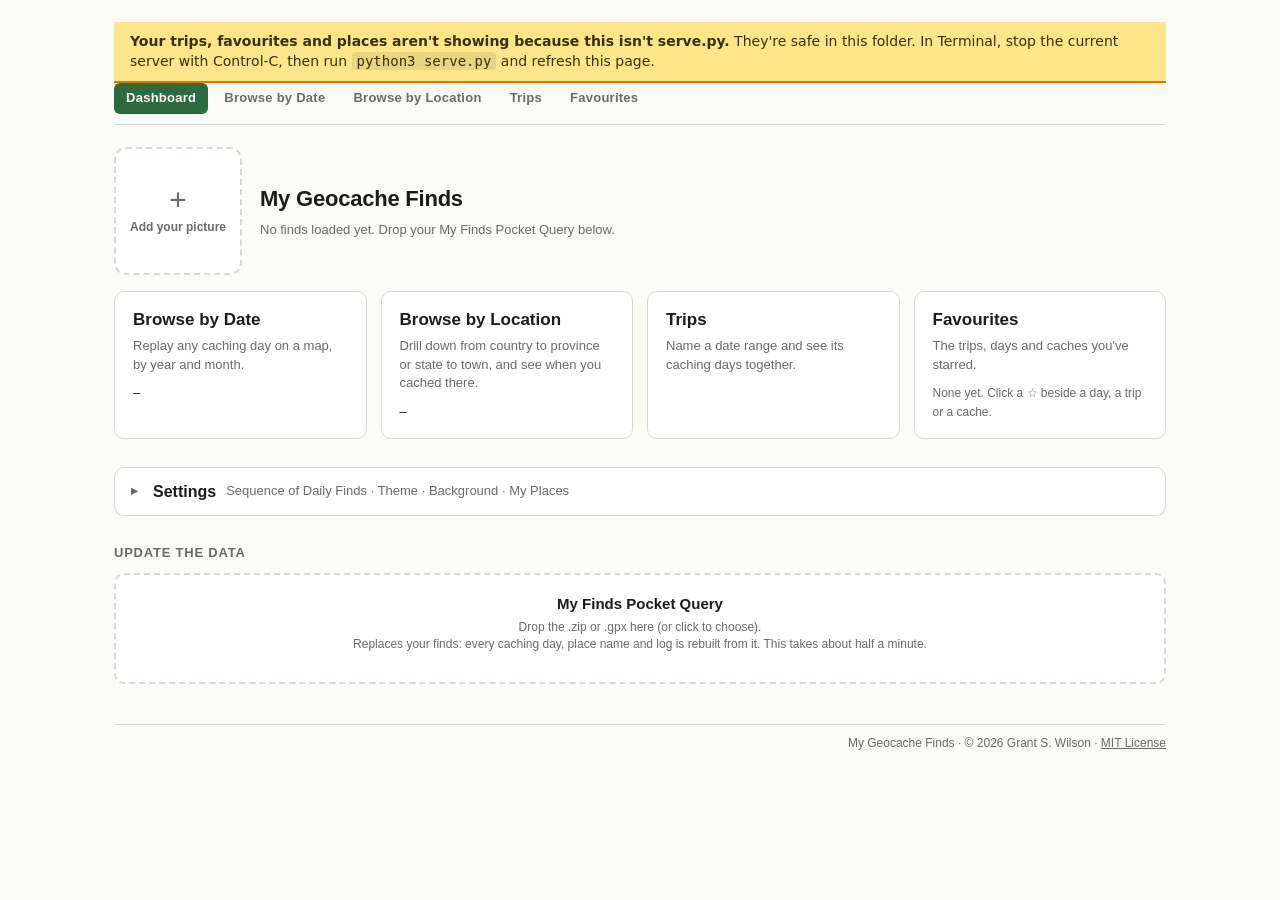
==== commit 294530ea: "Add name and MIT license credit; stop tracking personal data - Dashboard shows "© 2026 Grant S. Wils" ====
--- a/index.html
+++ b/index.html
@@ -139,6 +139,8 @@
   <div class="dz-sub">Drop the .zip or .gpx here (or click to choose).<br>
     Replaces your finds: every caching day, place name and log is rebuilt from it. This takes about half a minute.</div>
 </div>
+
+<footer class="credit">My Geocache Finds · © 2026 Grant S. Wilson · <a href="LICENSE" target="_blank">MIT License</a></footer>
 
 </div><!-- .page -->
 
--- a/site.css
+++ b/site.css
@@ -6,7 +6,7 @@
 * { box-sizing: border-box; }
 [hidden] { display: none !important; }
 html, body { margin: 0; padding: 0; background: var(--bg); color: var(--ink);
-  font: 15px/1.45 -apple-system, BlinkMacSystemFont, "SF Pro Text", "Helvetica Neue", sans-serif; }
+  font: 15px/1.45 -apple-system, BlinkMacSystemFont, "SF Pro Text", "Segoe UI", Roboto, "Helvetica Neue", sans-serif; }
 body { padding: 22px 24px 60px; max-width: 1100px; margin: 0 auto; }
 a { color: var(--accent); }
 
@@ -217,3 +217,9 @@
 .settings-fold { margin-top: 28px; }
 .settings-fold > summary .count { font-size: 12px; }
 .settings-fold .fold-body > .panel { background: var(--bg); }
+
+/* Dashboard credit line, bottom right */
+.credit { margin-top: 40px; padding-top: 10px; border-top: 1px solid var(--line);
+  text-align: right; font-size: 12px; color: var(--muted); }
+.credit a { color: var(--muted); }
+.credit a:hover { color: var(--accent); }
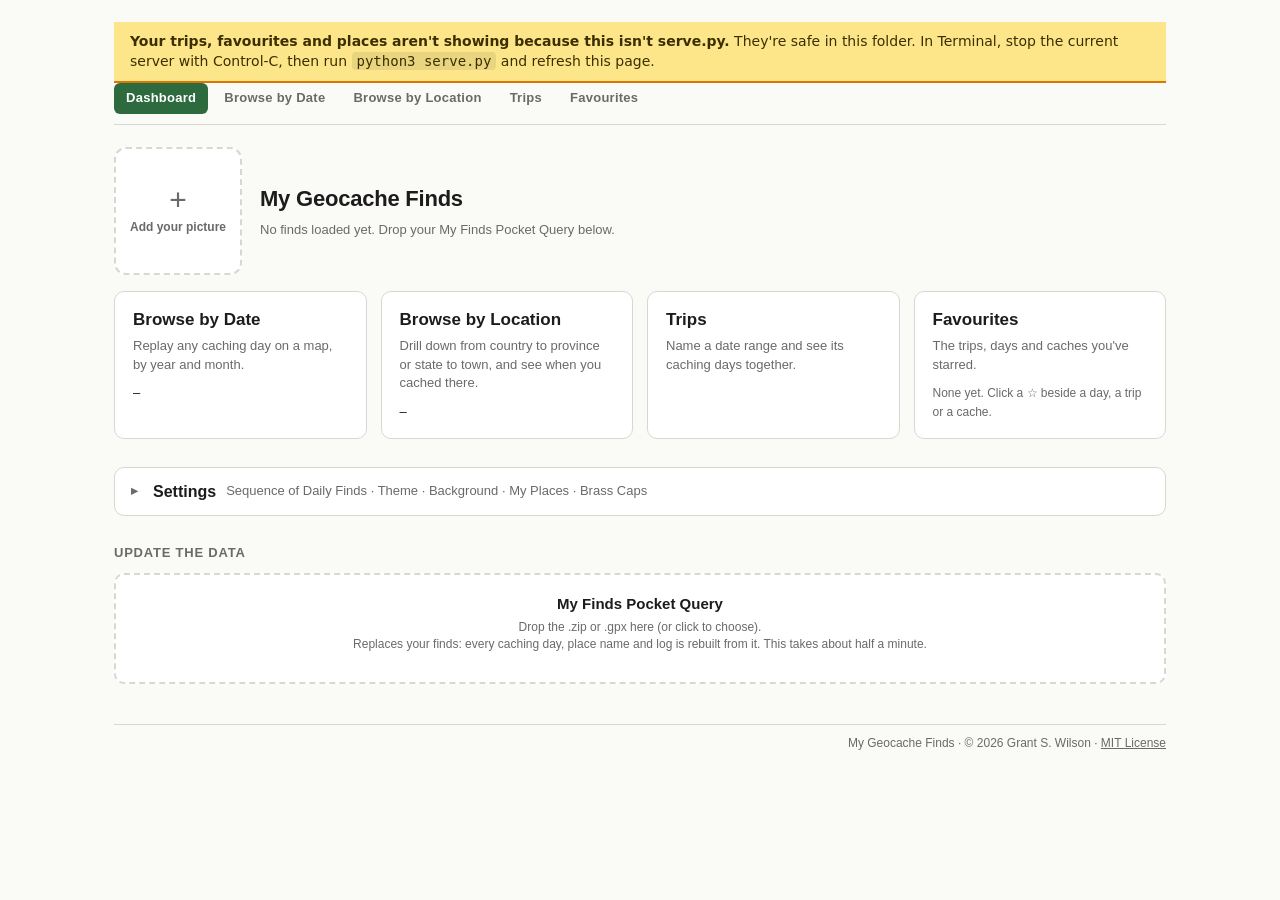
==== commit a57a6799: "Let any cacher load their Alberta Brass Cap Cache finds Settings has a new Alberta Brass Cap Cache p" ====
--- a/index.html
+++ b/index.html
@@ -62,7 +62,7 @@
 </div>
 
 <details class="fold settings-fold" id="settings">
-<summary>Settings <span class="count">Sequence of Daily Finds · Theme · Background · My Places</span></summary>
+<summary>Settings <span class="count">Sequence of Daily Finds · Theme · Background · My Places · Brass Caps</span></summary>
 <div class="fold-body">
 <div class="panel">
   <div class="setting">
@@ -130,6 +130,22 @@
     <div id="place-map"></div>
   </div>
 </div>
+
+<div class="panel brass-panel">
+  <div class="setting">
+    <span class="sname">Alberta Brass Cap Cache</span>
+    <span class="sdesc">Only for cachers who logged the Alberta Brass Cap Cache (GC43F3, GC72DVJ or GC9P577).
+      Your My Finds file puts all those logs at the cache's one listed spot. Paste the address of your
+      Cacher Stats page from the brass cap site, and each find is placed at the brass cap you actually found.</span>
+  </div>
+  <form class="brass-form" id="brass-form" autocomplete="off">
+    <input type="url" id="brass-url" placeholder="https://brasscap.albertabattlecache.ca/cacherbreakdown/….html"
+      aria-label="Cacher Stats page address" spellcheck="false">
+    <button class="btn small" type="submit" id="brass-load">Load brass caps</button>
+    <button class="btn danger small" type="button" id="brass-remove" hidden>Remove</button>
+  </form>
+  <div class="brass-status" id="brass-status"></div>
+</div>
 </div><!-- .fold-body -->
 </details>
 
@@ -357,6 +373,88 @@
   loadFavorites();
   loadSettings();
   loadTrips();
+})();
+</script>
+<script>
+// ---------- Alberta Brass Cap Cache (Settings) ----------
+(function () {
+  "use strict";
+  const served = location.protocol.startsWith("http");
+  const form = document.getElementById("brass-form");
+  const urlEl = document.getElementById("brass-url");
+  const loadBtn = document.getElementById("brass-load");
+  const removeBtn = document.getElementById("brass-remove");
+  const status = document.getElementById("brass-status");
+  const esc = s => String(s ?? "").replace(/[&<>"']/g, c => ({ "&": "&amp;", "<": "&lt;", ">": "&gt;", '"': "&quot;", "'": "&#39;" }[c]));
+  const STATS_RE = /^(https?:\/\/)?brasscap\.albertabattlecache\.ca\/cacherbreakdown\/[0-9a-f-]{36}\.html$/i;
+
+  function show(j) {
+    const have = !!(j && j.url);
+    removeBtn.hidden = !have;
+    loadBtn.textContent = have ? "Update brass caps" : "Load brass caps";
+    if (have) {
+      urlEl.value = j.url;
+      status.innerHTML = '<span class="ok">✓</span> ' + esc(j.cacher) + ": " + j.finds.toLocaleString("en-CA") +
+        " brass cap finds" + (j.fetched ? ", read " + esc(j.fetched) : "") + ".";
+    } else {
+      status.textContent = "";
+    }
+  }
+
+  function setBusy(on) {
+    form.classList.toggle("busy", on);
+    [urlEl, loadBtn, removeBtn].forEach(el => el.disabled = on);
+  }
+
+  async function post(path, body) {
+    const resp = await fetch(path, {
+      method: "POST", headers: { "Content-Type": "application/json" }, body: JSON.stringify(body || {})
+    });
+    return resp.json();
+  }
+
+  async function after(j) {
+    if (!j.ok) { status.innerHTML = '<span class="err">✗ ' + esc(j.error || "Something went wrong.") + "</span>"; return; }
+    show(j);
+    if (j.url && !j.rebuilt) status.innerHTML += " They'll be used when you load your My Finds file.";
+    if (j.failed) status.innerHTML += ' <span class="err">' + j.failed + " caps couldn't be downloaded; click Update to try again.</span>";
+    if (j.rebuilt && window.refreshDashboard) await window.refreshDashboard();
+  }
+
+  form.addEventListener("submit", async e => {
+    e.preventDefault();
+    const url = urlEl.value.trim();
+    if (!served) { status.textContent = "Start serve.py to load brass caps."; return; }
+    if (!STATS_RE.test(url)) {
+      status.innerHTML = '<span class="err">✗ That isn\'t a Cacher Stats page address. It should start with ' +
+        "https://brasscap.albertabattlecache.ca/cacherbreakdown/</span>";
+      return;
+    }
+    setBusy(true);
+    status.textContent = "Reading your brass cap finds and rebuilding your caching days… " +
+      "The first time, this can take a few minutes.";
+    try { await after(await post("api/brasscaps", { url })); }
+    catch (err) { status.innerHTML = '<span class="err">✗ Could not reach the server. Is serve.py running?</span>'; }
+    setBusy(false);
+  });
+
+  removeBtn.addEventListener("click", async () => {
+    if (!confirm("Stop placing brass cap finds at their caps? Your caching days are rebuilt without them.")) return;
+    setBusy(true);
+    status.textContent = "Rebuilding your caching days…";
+    try {
+      const j = await post("api/brasscaps/remove");
+      if (j.ok) urlEl.value = "";
+      await after(j);
+    } catch (err) { status.innerHTML = '<span class="err">✗ Could not reach the server. Is serve.py running?</span>'; }
+    setBusy(false);
+  });
+
+  if (served) {
+    fetch("api/brasscaps", { cache: "no-store" }).then(r => r.ok ? r.json() : {}).then(show).catch(() => {});
+  } else {
+    [urlEl, loadBtn].forEach(el => el.disabled = true);
+  }
 })();
 </script>
 <script>
--- a/site.css
+++ b/site.css
@@ -137,6 +137,14 @@
 
 /* My Places (Dashboard settings) */
 .places-panel { margin-top: 12px; }
+.brass-panel { margin-top: 12px; }
+.brass-form { display: flex; gap: 8px; flex-wrap: wrap; align-items: center; margin-top: 12px; }
+.brass-form.busy { opacity: .7; }
+.brass-form input[type=url] { flex: 1 1 320px; min-width: 0; font: inherit; font-size: 14px; color: var(--ink);
+  padding: 7px 10px; border: 1px solid var(--line); border-radius: 6px; background: var(--field); }
+.brass-status { font-size: 13px; margin-top: 8px; min-height: 1em; }
+.brass-status .ok { color: var(--accent); }
+.brass-status .err { color: var(--danger); }
 .place-list { list-style: none; margin: 10px 0 12px; padding: 0; }
 .place-list li { display: flex; align-items: center; gap: 12px; flex-wrap: wrap; padding: 8px 10px;
   border: 1px solid var(--line); border-radius: 8px; margin-bottom: 6px; }
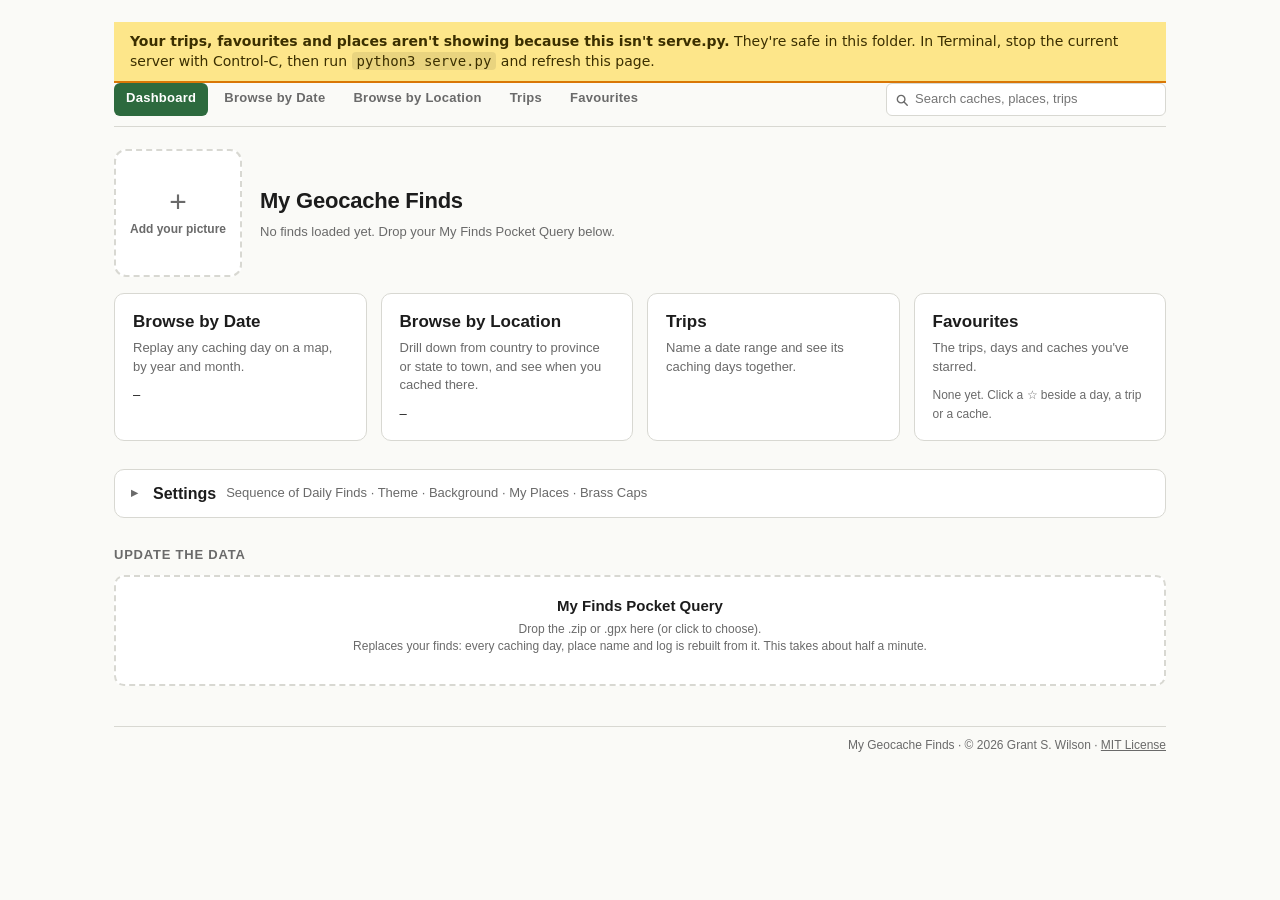
==== commit c0f63504: "Add a search box to every page Finds caches by name or GC code, places (countries, provinces, towns," ====
--- a/index.html
+++ b/index.html
@@ -17,6 +17,7 @@
   <a href="location.html">Browse by Location</a>
   <a href="trips.html">Trips</a>
   <a href="favorites.html">Favourites</a>
+  <div id="site-search" class="nav-search"></div>
 </nav>
 
 <div class="profile-row">
@@ -134,9 +135,14 @@
 <div class="panel brass-panel">
   <div class="setting">
     <span class="sname">Alberta Brass Cap Cache</span>
-    <span class="sdesc">Only for cachers who logged the Alberta Brass Cap Cache (GC43F3, GC72DVJ or GC9P577).
-      Your My Finds file puts all those logs at the cache's one listed spot. Paste the address of your
-      Cacher Stats page from the brass cap site, and each find is placed at the brass cap you actually found.</span>
+    <span class="sdesc">This section is only for cachers who logged the <a href="https://www.geocaching.com/geocache/GC43F3_brass-cap-cache-smith-dorrien-rd" target="_blank" rel="noopener">Alberta Brass Cap Cache</a> (GC43F3)
+      and / or who currently log brass cap finds as notes on the <a href="https://coord.info/GC72DVJ" target="_blank" rel="noopener">Brass Cap Cache - A Memorial Puzzle</a> page.
+      Your current My Finds file locates all Brass Cap found logs on the <a href="https://www.geocaching.com/geocache/GC43F3_brass-cap-cache-smith-dorrien-rd" target="_blank" rel="noopener">Alberta Brass Cap Cache</a> (GC43F3) at the
+      cache's current listed location, and that location will never change because the cache has been archived.</span>
+    <span class="sdesc">Paste the address of your Cacher Stats page from the brass cap site in the field below, and each find
+      is placed at the brass cap you actually found. Follow the
+      <a href="https://github.com/GrantsTracks2121/My_Geocache_Finds#the-brass-cap-cache---its-a-niche-alberta-thing" target="_blank" rel="noopener">instructions on how to access your Cacher Stats page</a>
+      to find that page address.</span>
   </div>
   <form class="brass-form" id="brass-form" autocomplete="off">
     <input type="url" id="brass-url" placeholder="https://brasscap.albertabattlecache.ca/cacherbreakdown/….html"
@@ -163,6 +169,7 @@
 <script src="lib/leaflet.js"></script>
 <script src="data/days.js"></script>
 <script src="common.js"></script>
+<script src="search.js"></script>
 <script>
 (function () {
   "use strict";
